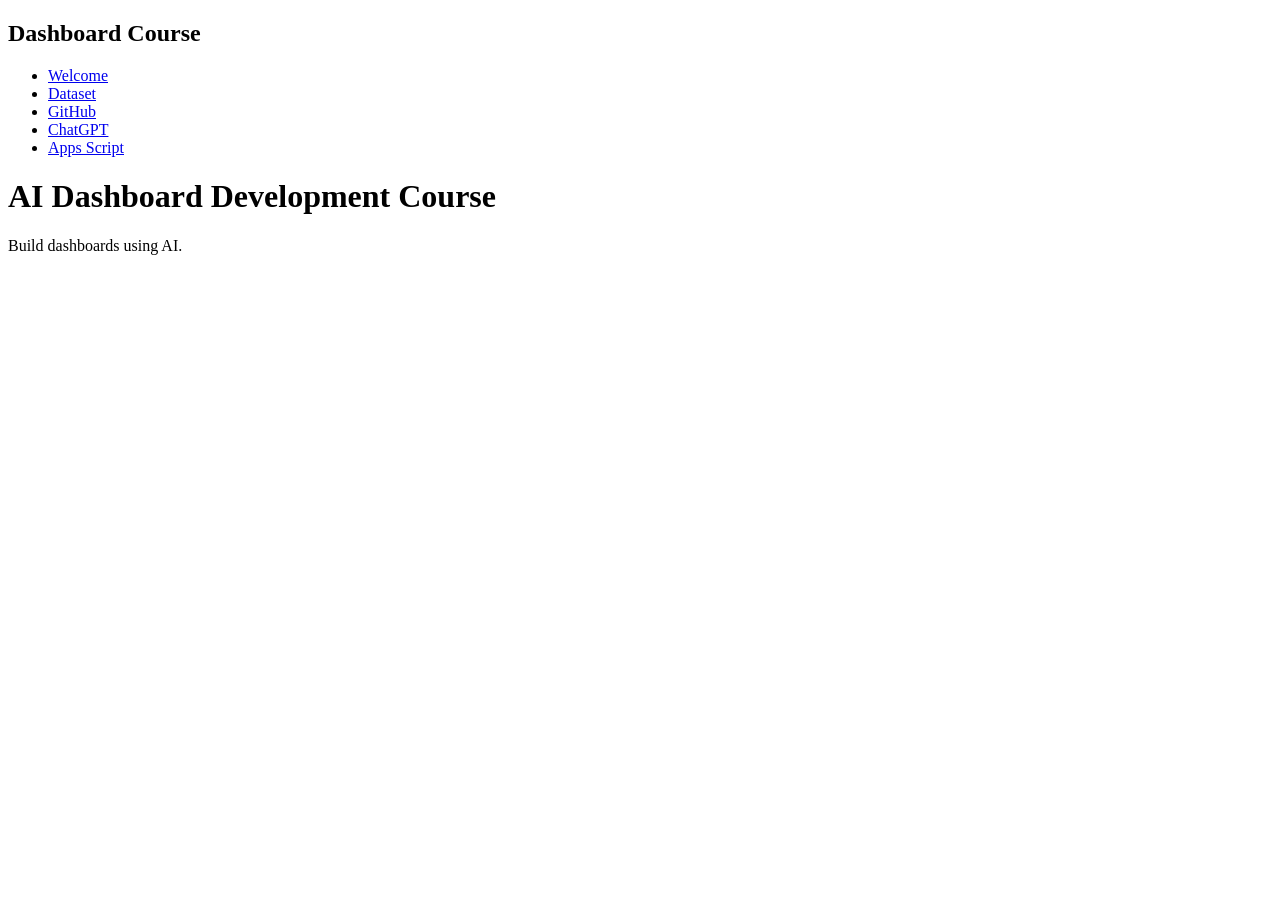
==== index.html @ df03653a "Create index.html" ====
<!DOCTYPE html>
<html>
<head>
<title>AI Dashboard Development Course</title>
<link rel="stylesheet" href="assets/css/style.css">
</head>
<body>

<div class="sidebar">
<h2>Dashboard Course</h2>

<ul>
<li><a href="modules/00-welcome.html">Welcome</a></li>
<li><a href="modules/01-dataset.html">Dataset</a></li>
<li><a href="modules/02-github.html">GitHub</a></li>
<li><a href="modules/03-chatgpt.html">ChatGPT</a></li>
<li><a href="modules/04-apps-script.html">Apps Script</a></li>
</ul>

</div>

<div class="content">
<h1>AI Dashboard Development Course</h1>
<p>Build dashboards using AI.</p>
</div>

</body>
</html>
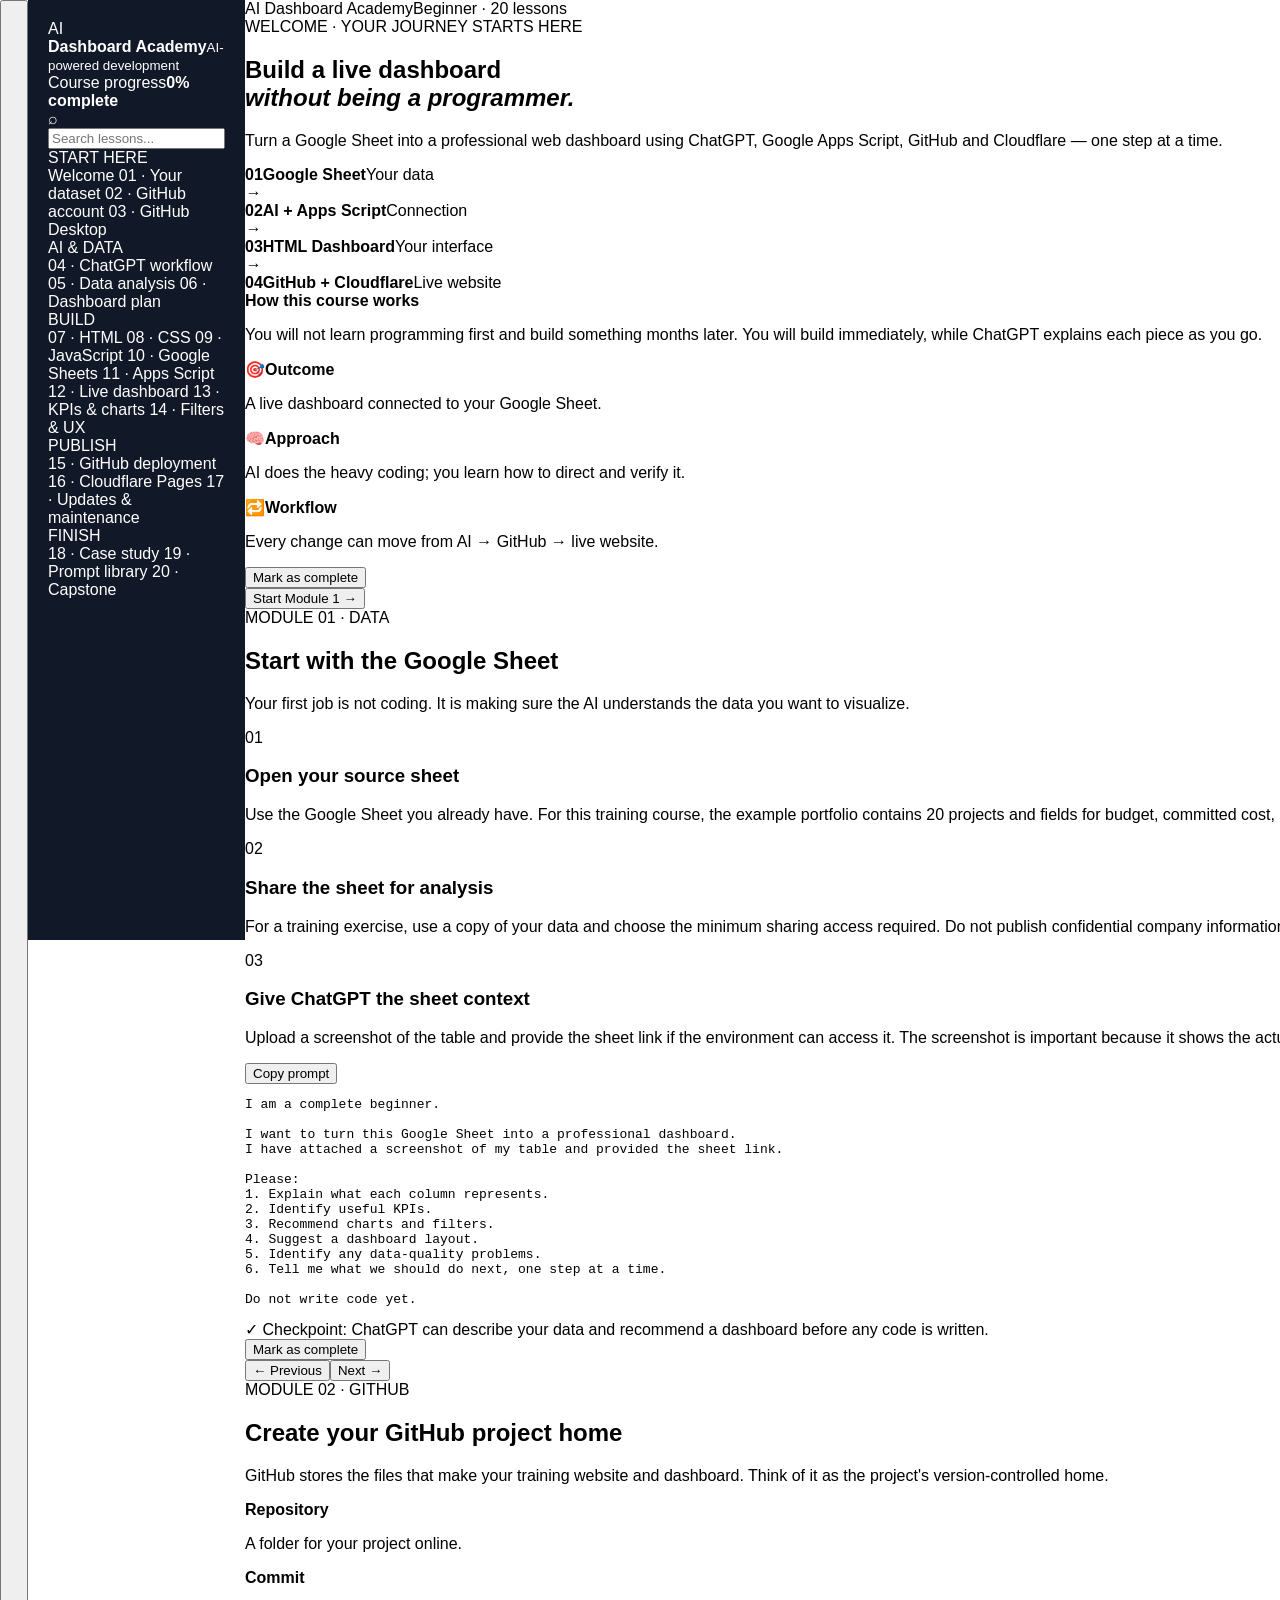
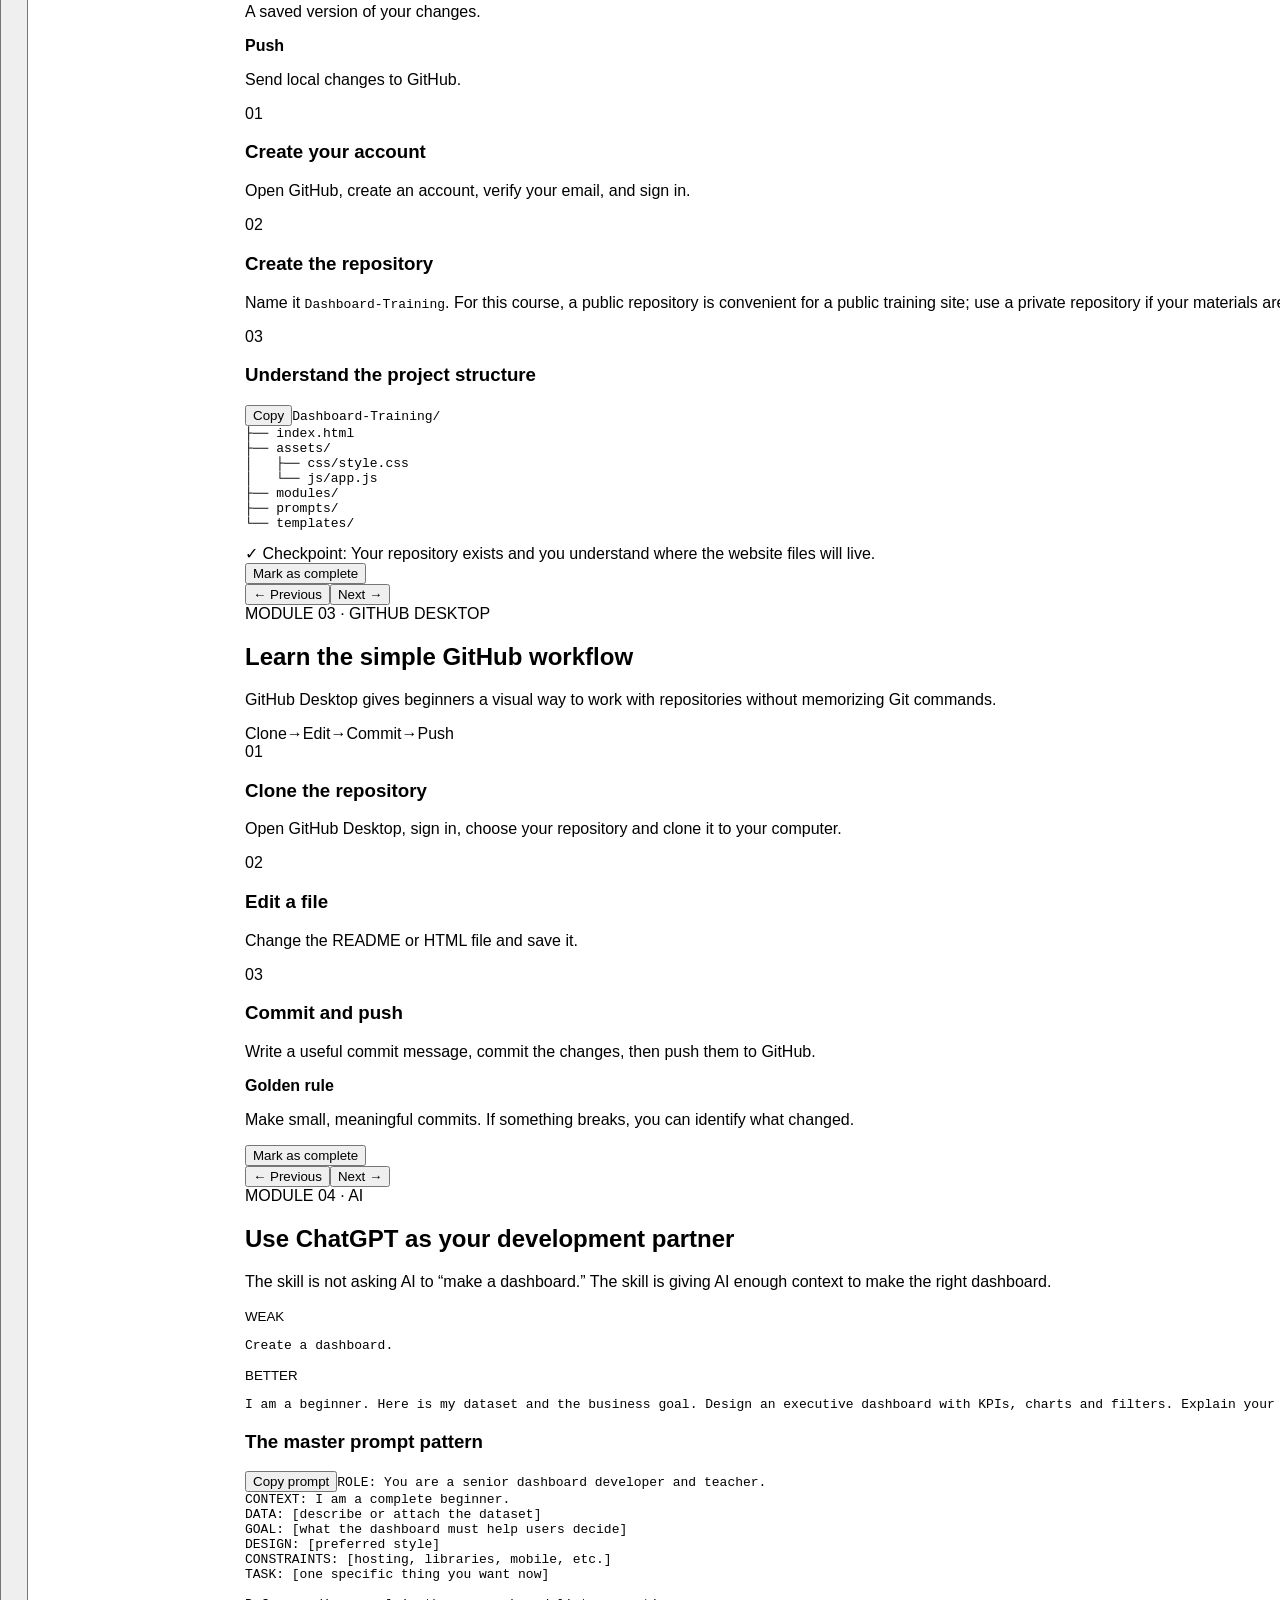
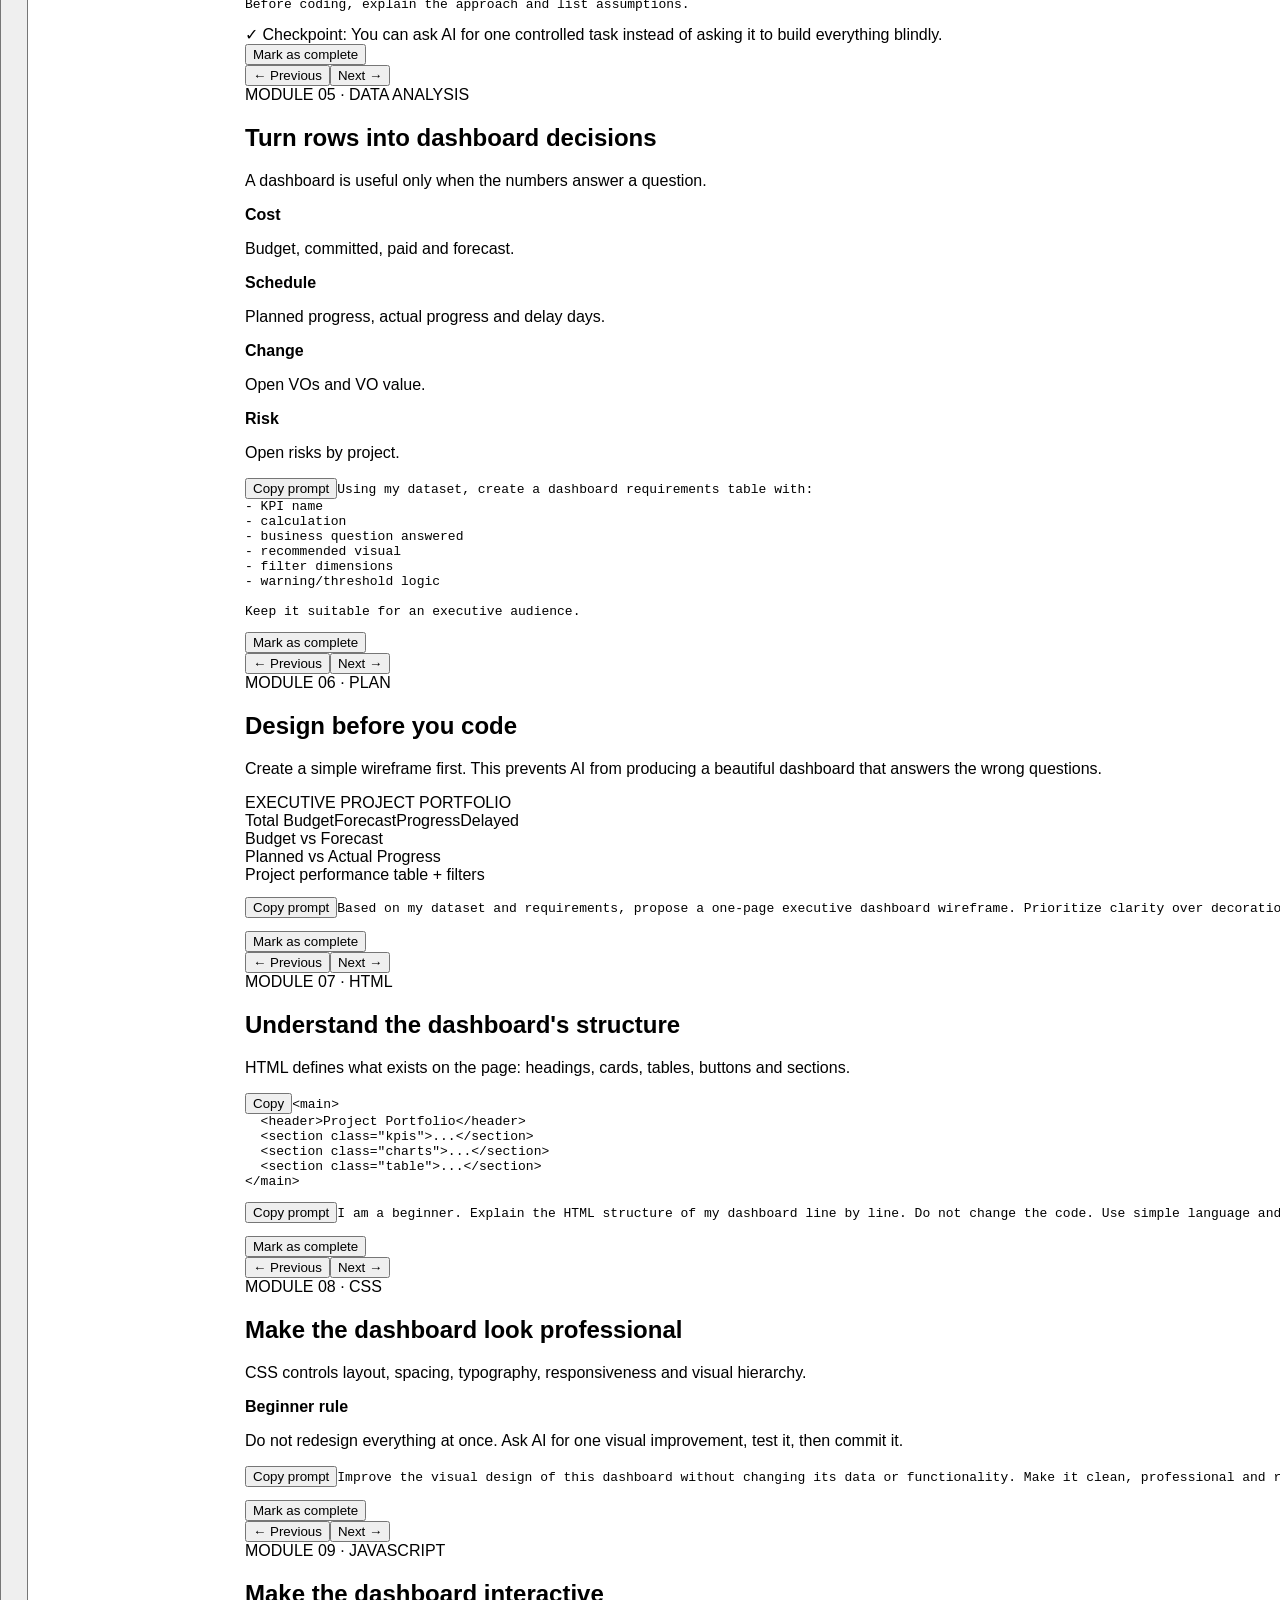
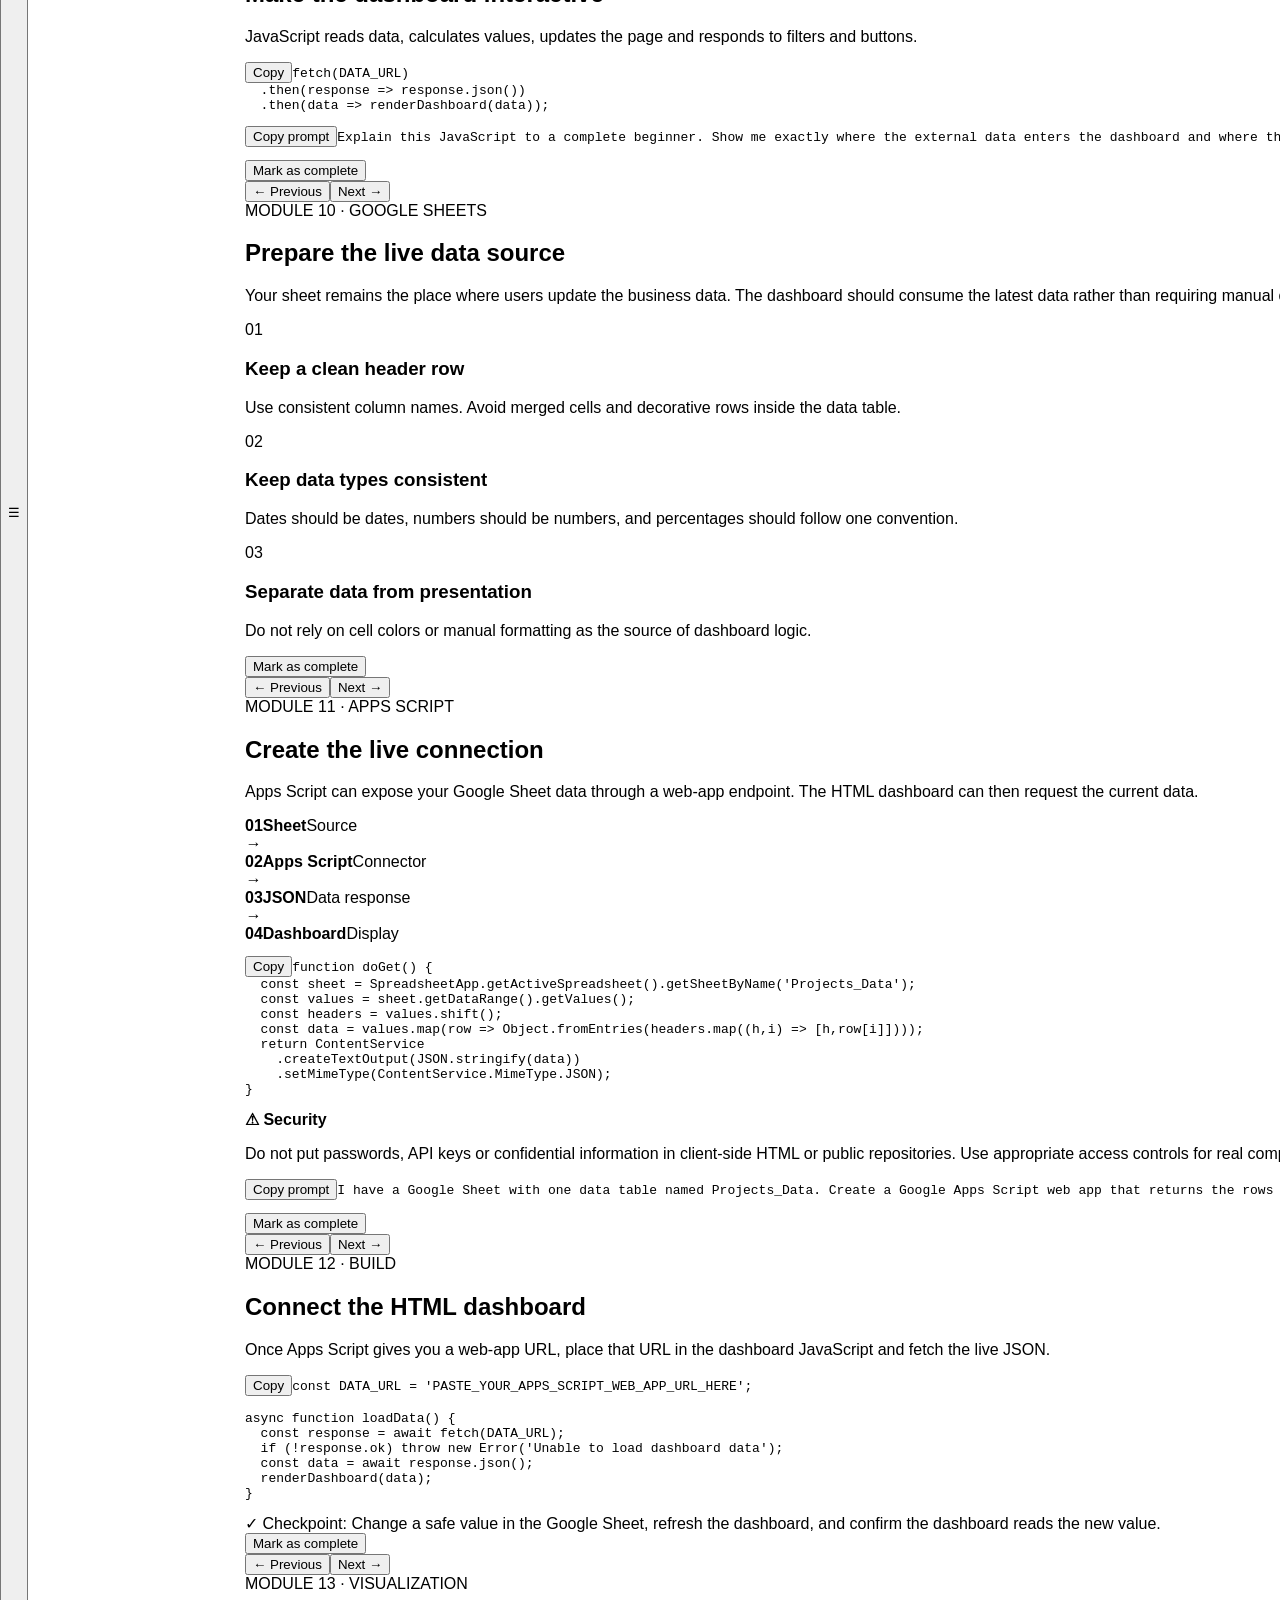
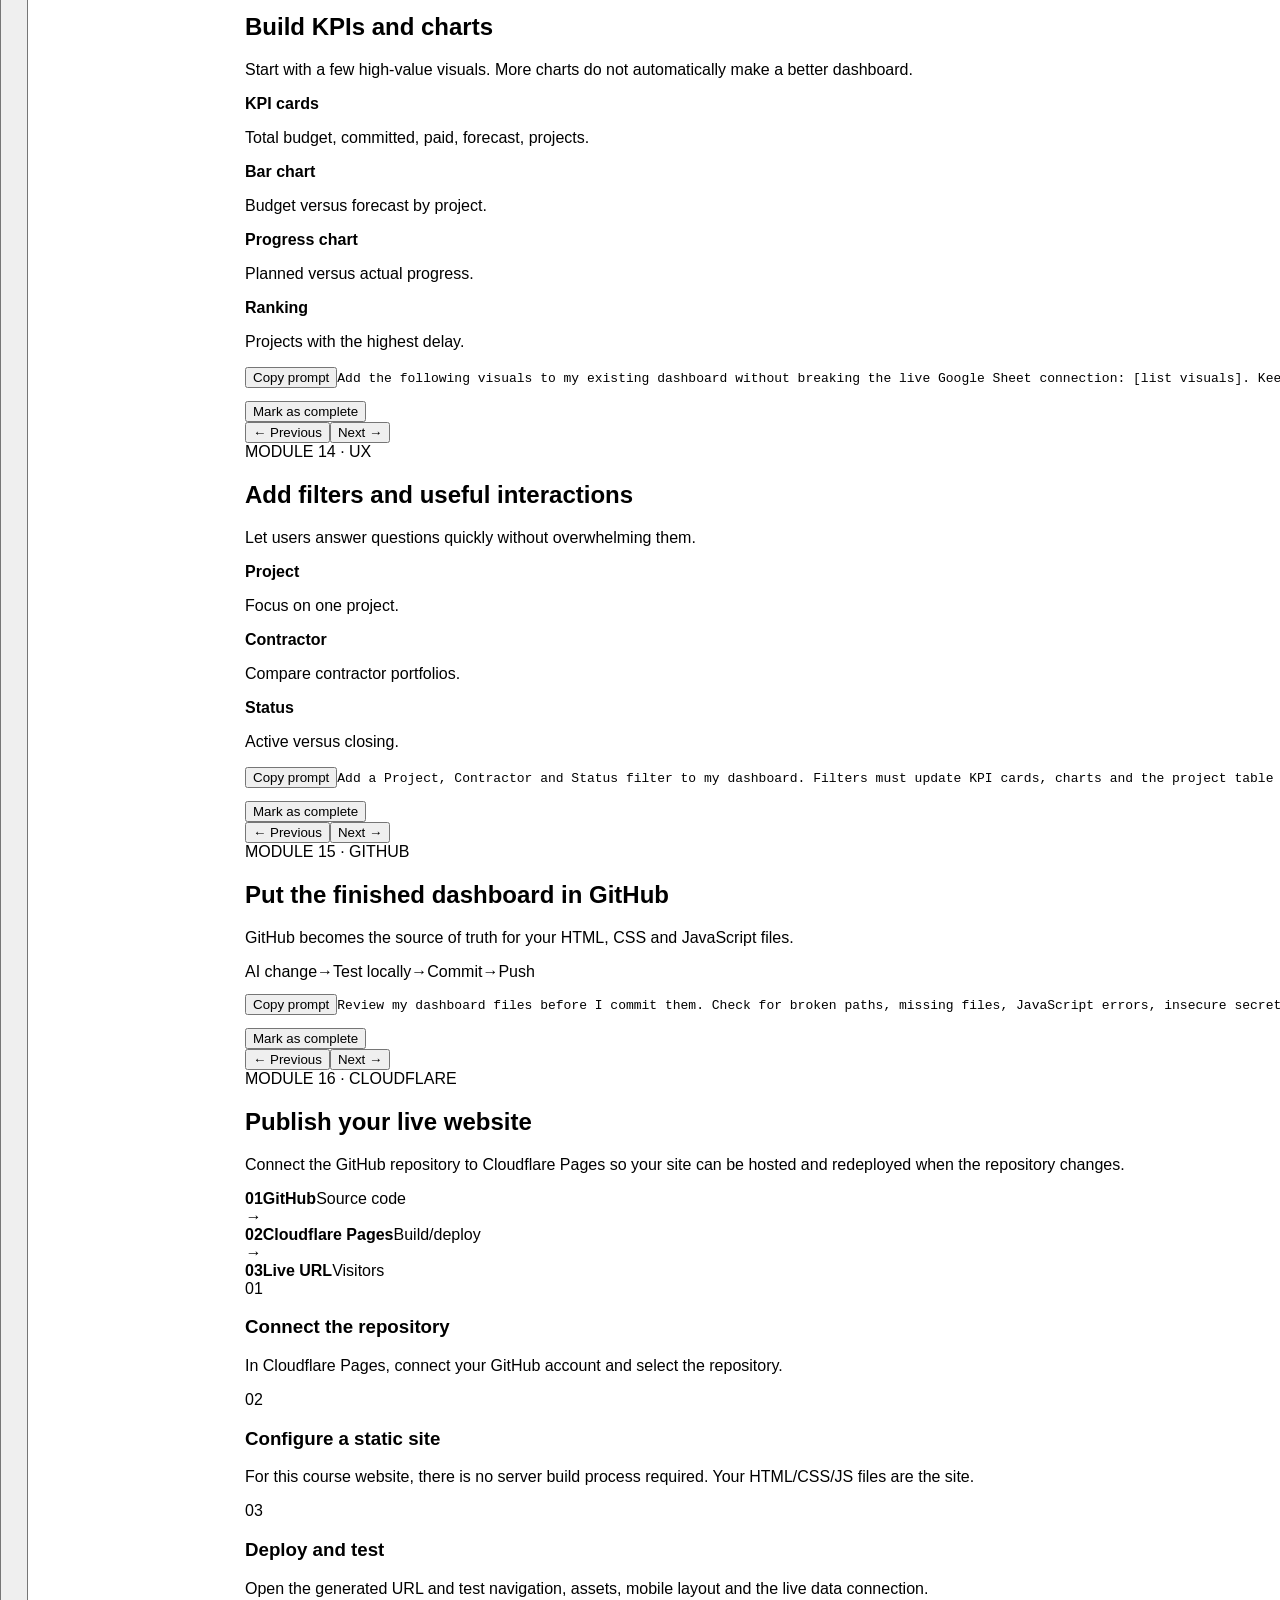
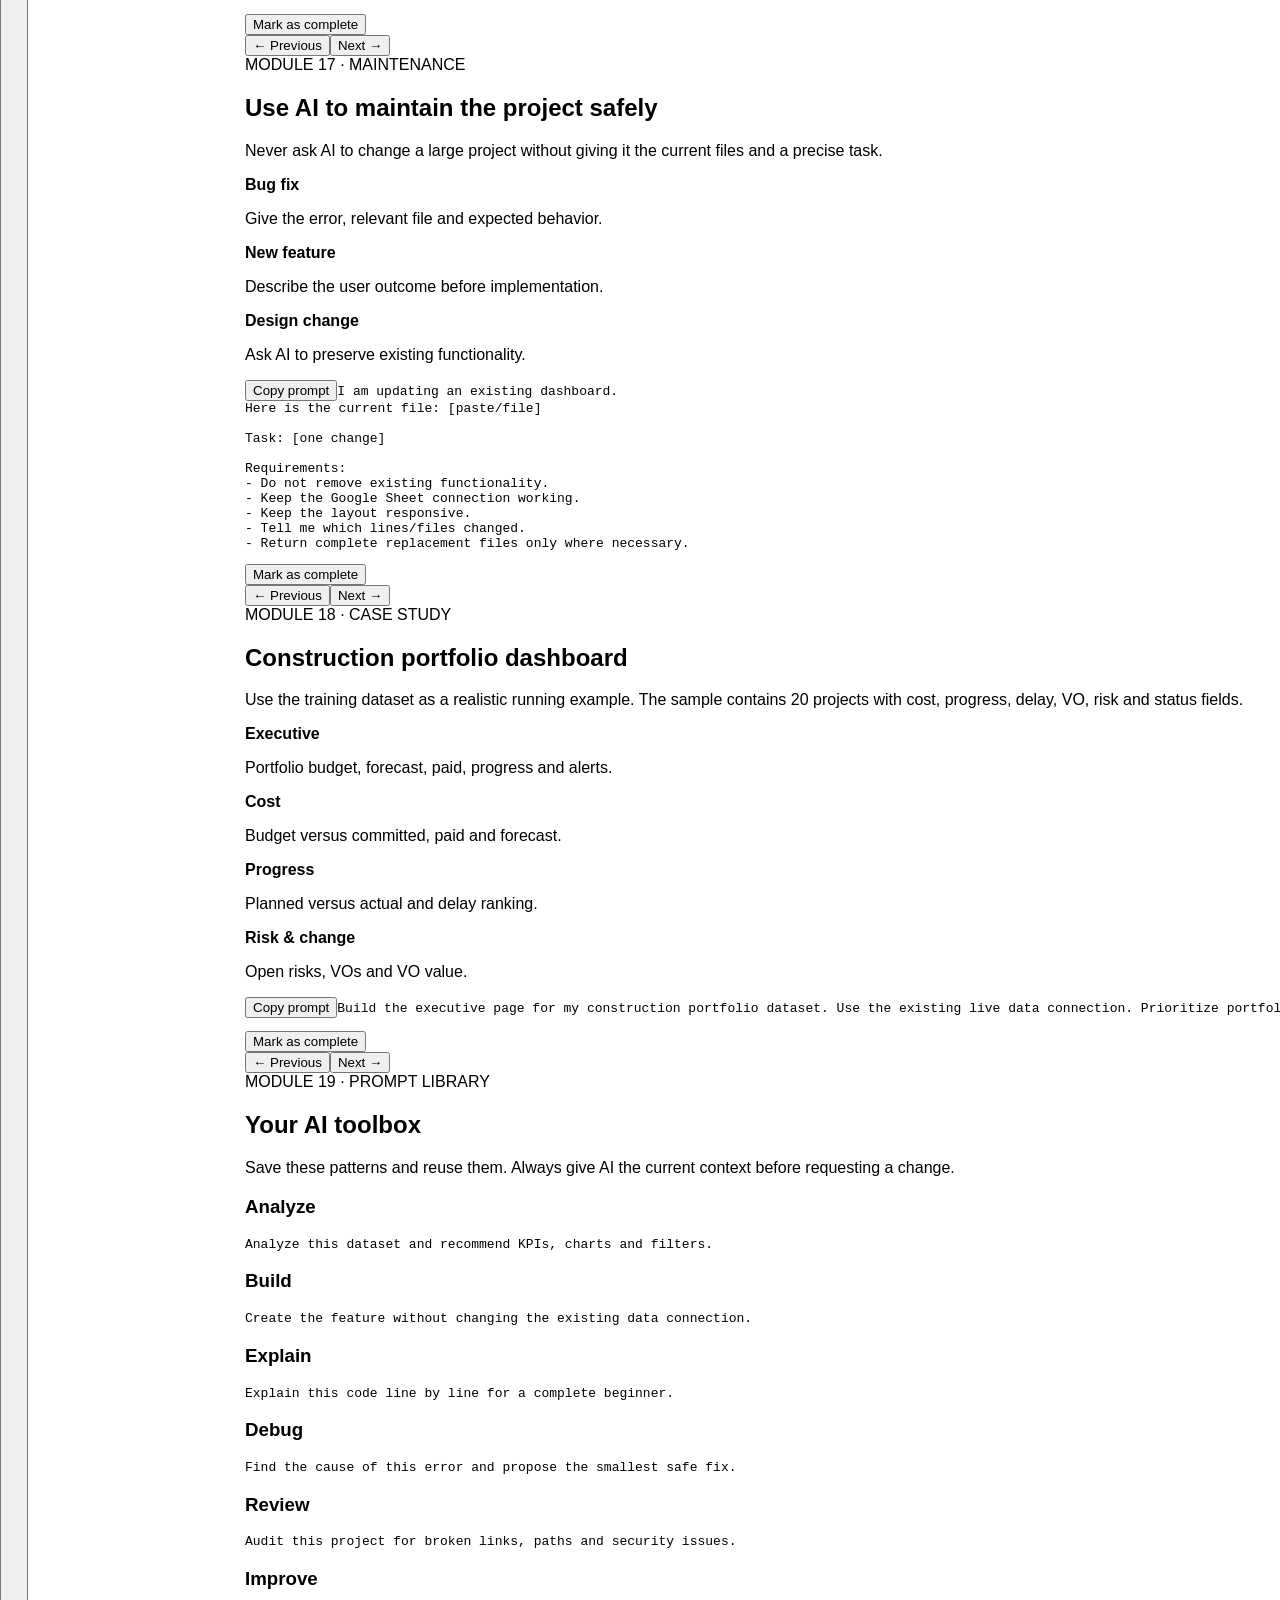
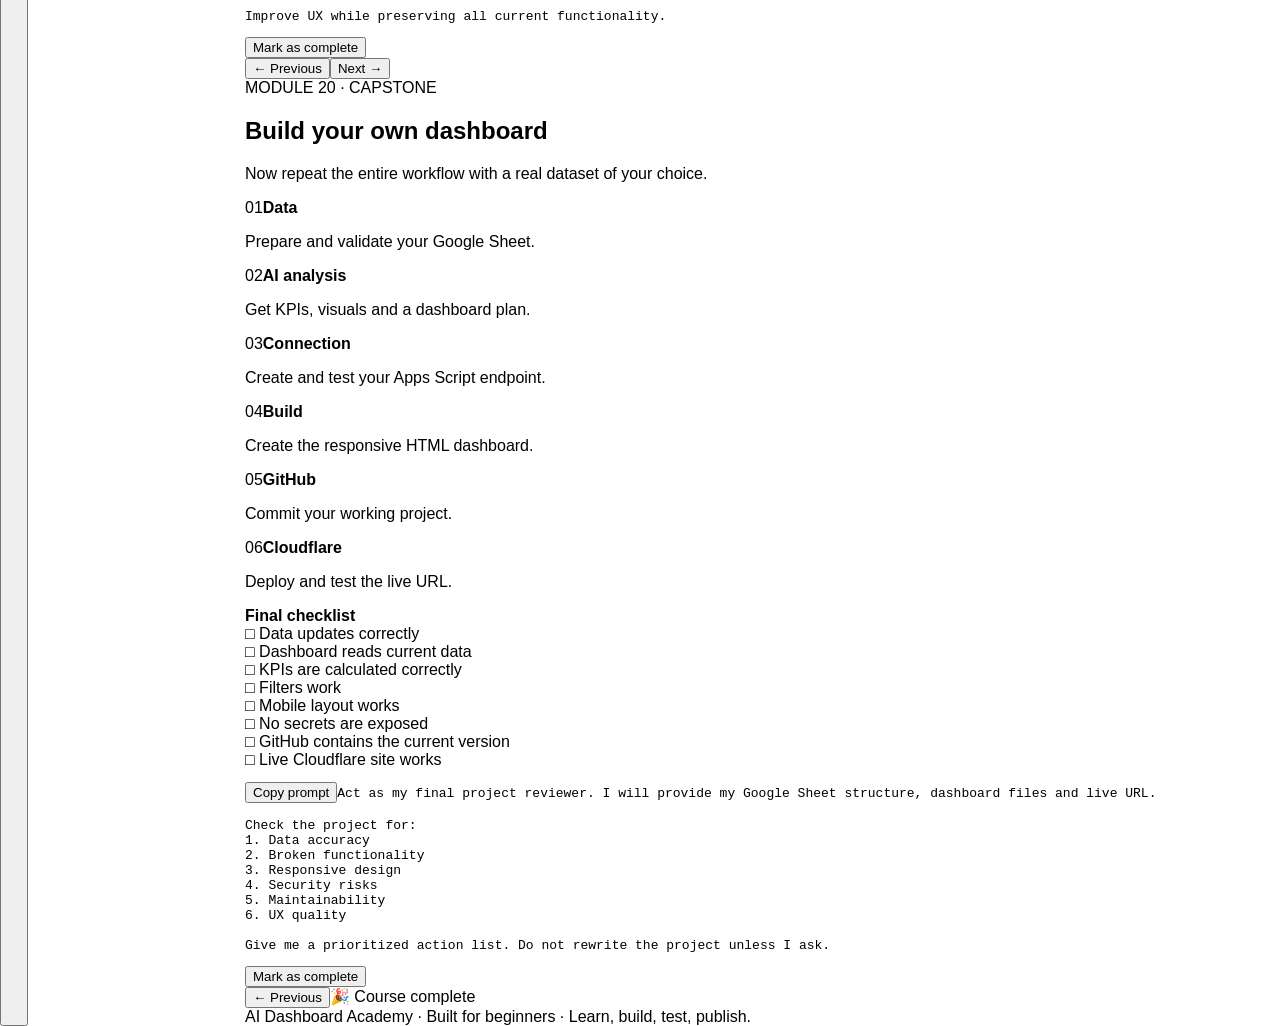
==== commit b800f2c1: "Rebuild complete GitBook-style course interface" ====
--- a/index.html
+++ b/index.html
@@ -1,28 +1,187 @@
 <!DOCTYPE html>
-<html>
+<html lang="en">
 <head>
-<title>AI Dashboard Development Course</title>
+<meta charset="UTF-8">
+<meta name="viewport" content="width=device-width,initial-scale=1">
+<meta name="description" content="Beginner course: build live dashboards from Google Sheets using AI, Apps Script, GitHub and Cloudflare.">
+<title>AI Dashboard Academy</title>
 <link rel="stylesheet" href="assets/css/style.css">
 </head>
 <body>
+<button id="mobileMenu" class="mobile-menu">☰</button>
+<aside class="sidebar">
+  <div class="brand"><div class="brand-mark">AI</div><div><strong>Dashboard Academy</strong><small>AI-powered development</small></div></div>
+  <div class="course-progress"><div class="progress-head"><span>Course progress</span><b id="progressText">0% complete</b></div><div class="progress-track"><span id="progressBar"></span></div></div>
+  <label class="search"><span>⌕</span><input id="search" placeholder="Search lessons..." aria-label="Search lessons"></label>
+  <nav>
+    <div class="nav-title">START HERE</div>
+    <a class="nav-item" data-lesson="lesson-00">Welcome</a>
+    <a class="nav-item" data-lesson="lesson-01">01 · Your dataset</a>
+    <a class="nav-item" data-lesson="lesson-02">02 · GitHub account</a>
+    <a class="nav-item" data-lesson="lesson-03">03 · GitHub Desktop</a>
+    <div class="nav-title">AI & DATA</div>
+    <a class="nav-item" data-lesson="lesson-04">04 · ChatGPT workflow</a>
+    <a class="nav-item" data-lesson="lesson-05">05 · Data analysis</a>
+    <a class="nav-item" data-lesson="lesson-06">06 · Dashboard plan</a>
+    <div class="nav-title">BUILD</div>
+    <a class="nav-item" data-lesson="lesson-07">07 · HTML</a>
+    <a class="nav-item" data-lesson="lesson-08">08 · CSS</a>
+    <a class="nav-item" data-lesson="lesson-09">09 · JavaScript</a>
+    <a class="nav-item" data-lesson="lesson-10">10 · Google Sheets</a>
+    <a class="nav-item" data-lesson="lesson-11">11 · Apps Script</a>
+    <a class="nav-item" data-lesson="lesson-12">12 · Live dashboard</a>
+    <a class="nav-item" data-lesson="lesson-13">13 · KPIs & charts</a>
+    <a class="nav-item" data-lesson="lesson-14">14 · Filters & UX</a>
+    <div class="nav-title">PUBLISH</div>
+    <a class="nav-item" data-lesson="lesson-15">15 · GitHub deployment</a>
+    <a class="nav-item" data-lesson="lesson-16">16 · Cloudflare Pages</a>
+    <a class="nav-item" data-lesson="lesson-17">17 · Updates & maintenance</a>
+    <div class="nav-title">FINISH</div>
+    <a class="nav-item" data-lesson="lesson-18">18 · Case study</a>
+    <a class="nav-item" data-lesson="lesson-19">19 · Prompt library</a>
+    <a class="nav-item" data-lesson="lesson-20">20 · Capstone</a>
+  </nav>
+</aside>
+<main class="main">
+<header class="topbar"><span>AI Dashboard Academy</span><span class="pill">Beginner · 20 lessons</span></header>
 
-<div class="sidebar">
-<h2>Dashboard Course</h2>
+<section id="lesson-00" class="lesson hero-lesson">
+  <div class="eyebrow">WELCOME · YOUR JOURNEY STARTS HERE</div>
+  <h1>Build a live dashboard<br><em>without being a programmer.</em></h1>
+  <p class="lead">Turn a Google Sheet into a professional web dashboard using ChatGPT, Google Apps Script, GitHub and Cloudflare — one step at a time.</p>
+  <div class="architecture"><div><b>01</b><strong>Google Sheet</strong><span>Your data</span></div><i>→</i><div><b>02</b><strong>AI + Apps Script</strong><span>Connection</span></div><i>→</i><div><b>03</b><strong>HTML Dashboard</strong><span>Your interface</span></div><i>→</i><div><b>04</b><strong>GitHub + Cloudflare</strong><span>Live website</span></div></div>
+  <div class="callout"><strong>How this course works</strong><p>You will not learn programming first and build something months later. You will build immediately, while ChatGPT explains each piece as you go.</p></div>
+  <div class="objectives"><div><span>🎯</span><strong>Outcome</strong><p>A live dashboard connected to your Google Sheet.</p></div><div><span>🧠</span><strong>Approach</strong><p>AI does the heavy coding; you learn how to direct and verify it.</p></div><div><span>🔁</span><strong>Workflow</strong><p>Every change can move from AI → GitHub → live website.</p></div></div>
+  <button class="complete-btn">Mark as complete</button><div class="lesson-nav"><span></span><button data-next="lesson-01">Start Module 1 →</button></div>
+</section>
 
-<ul>
-<li><a href="modules/00-welcome.html">Welcome</a></li>
-<li><a href="modules/01-dataset.html">Dataset</a></li>
-<li><a href="modules/02-github.html">GitHub</a></li>
-<li><a href="modules/03-chatgpt.html">ChatGPT</a></li>
-<li><a href="modules/04-apps-script.html">Apps Script</a></li>
-</ul>
+<section id="lesson-01" class="lesson">
+<div class="eyebrow">MODULE 01 · DATA</div><h2>Start with the Google Sheet</h2><p class="lead">Your first job is not coding. It is making sure the AI understands the data you want to visualize.</p>
+<div class="step"><span>01</span><div><h3>Open your source sheet</h3><p>Use the Google Sheet you already have. For this training course, the example portfolio contains 20 projects and fields for budget, committed cost, paid amount, forecast cost, planned and actual progress, delays, variation orders, risks and status.</p></div></div>
+<div class="step"><span>02</span><div><h3>Share the sheet for analysis</h3><p>For a training exercise, use a copy of your data and choose the minimum sharing access required. Do not publish confidential company information.</p></div></div>
+<div class="step"><span>03</span><div><h3>Give ChatGPT the sheet context</h3><p>Upload a screenshot of the table and provide the sheet link if the environment can access it. The screenshot is important because it shows the actual columns and layout.</p><div class="prompt-box"><button class="copy-btn">Copy prompt</button><pre>I am a complete beginner.
 
-</div>
+I want to turn this Google Sheet into a professional dashboard.
+I have attached a screenshot of my table and provided the sheet link.
 
-<div class="content">
-<h1>AI Dashboard Development Course</h1>
-<p>Build dashboards using AI.</p>
-</div>
+Please:
+1. Explain what each column represents.
+2. Identify useful KPIs.
+3. Recommend charts and filters.
+4. Suggest a dashboard layout.
+5. Identify any data-quality problems.
+6. Tell me what we should do next, one step at a time.
 
+Do not write code yet.</pre></div></div></div>
+<div class="checkpoint">✓ Checkpoint: ChatGPT can describe your data and recommend a dashboard before any code is written.</div>
+<button class="complete-btn">Mark as complete</button><div class="lesson-nav"><button data-prev="lesson-00">← Previous</button><button data-next="lesson-02">Next →</button></div>
+</section>
+
+<section id="lesson-02" class="lesson"><div class="eyebrow">MODULE 02 · GITHUB</div><h2>Create your GitHub project home</h2><p class="lead">GitHub stores the files that make your training website and dashboard. Think of it as the project's version-controlled home.</p><div class="cards"><article><b>Repository</b><p>A folder for your project online.</p></article><article><b>Commit</b><p>A saved version of your changes.</p></article><article><b>Push</b><p>Send local changes to GitHub.</p></article></div><div class="step"><span>01</span><div><h3>Create your account</h3><p>Open GitHub, create an account, verify your email, and sign in.</p></div></div><div class="step"><span>02</span><div><h3>Create the repository</h3><p>Name it <code>Dashboard-Training</code>. For this course, a public repository is convenient for a public training site; use a private repository if your materials are not meant to be public.</p></div></div><div class="step"><span>03</span><div><h3>Understand the project structure</h3><pre class="code-box"><button class="copy-btn">Copy</button><code>Dashboard-Training/
+├── index.html
+├── assets/
+│   ├── css/style.css
+│   └── js/app.js
+├── modules/
+├── prompts/
+└── templates/</code></pre></div></div><div class="checkpoint">✓ Checkpoint: Your repository exists and you understand where the website files will live.</div><button class="complete-btn">Mark as complete</button><div class="lesson-nav"><button data-prev="lesson-01">← Previous</button><button data-next="lesson-03">Next →</button></div></section>
+
+<section id="lesson-03" class="lesson"><div class="eyebrow">MODULE 03 · GITHUB DESKTOP</div><h2>Learn the simple GitHub workflow</h2><p class="lead">GitHub Desktop gives beginners a visual way to work with repositories without memorizing Git commands.</p><div class="workflow"><span>Clone</span><b>→</b><span>Edit</span><b>→</b><span>Commit</span><b>→</b><span>Push</span></div><div class="step"><span>01</span><div><h3>Clone the repository</h3><p>Open GitHub Desktop, sign in, choose your repository and clone it to your computer.</p></div></div><div class="step"><span>02</span><div><h3>Edit a file</h3><p>Change the README or HTML file and save it.</p></div></div><div class="step"><span>03</span><div><h3>Commit and push</h3><p>Write a useful commit message, commit the changes, then push them to GitHub.</p></div></div><div class="callout"><strong>Golden rule</strong><p>Make small, meaningful commits. If something breaks, you can identify what changed.</p></div><button class="complete-btn">Mark as complete</button><div class="lesson-nav"><button data-prev="lesson-02">← Previous</button><button data-next="lesson-04">Next →</button></div></section>
+
+<section id="lesson-04" class="lesson"><div class="eyebrow">MODULE 04 · AI</div><h2>Use ChatGPT as your development partner</h2><p class="lead">The skill is not asking AI to “make a dashboard.” The skill is giving AI enough context to make the right dashboard.</p><div class="compare"><div><small>WEAK</small><pre>Create a dashboard.</pre></div><div><small>BETTER</small><pre>I am a beginner. Here is my dataset and the business goal. Design an executive dashboard with KPIs, charts and filters. Explain your decisions before writing code.</pre></div></div><h3>The master prompt pattern</h3><pre class="prompt-box"><button class="copy-btn">Copy prompt</button><code>ROLE: You are a senior dashboard developer and teacher.
+CONTEXT: I am a complete beginner.
+DATA: [describe or attach the dataset]
+GOAL: [what the dashboard must help users decide]
+DESIGN: [preferred style]
+CONSTRAINTS: [hosting, libraries, mobile, etc.]
+TASK: [one specific thing you want now]
+
+Before coding, explain the approach and list assumptions.</code></pre><div class="checkpoint">✓ Checkpoint: You can ask AI for one controlled task instead of asking it to build everything blindly.</div><button class="complete-btn">Mark as complete</button><div class="lesson-nav"><button data-prev="lesson-03">← Previous</button><button data-next="lesson-05">Next →</button></div></section>
+
+<section id="lesson-05" class="lesson"><div class="eyebrow">MODULE 05 · DATA ANALYSIS</div><h2>Turn rows into dashboard decisions</h2><p class="lead">A dashboard is useful only when the numbers answer a question.</p><div class="cards"><article><b>Cost</b><p>Budget, committed, paid and forecast.</p></article><article><b>Schedule</b><p>Planned progress, actual progress and delay days.</p></article><article><b>Change</b><p>Open VOs and VO value.</p></article><article><b>Risk</b><p>Open risks by project.</p></article></div><pre class="prompt-box"><button class="copy-btn">Copy prompt</button><code>Using my dataset, create a dashboard requirements table with:
+- KPI name
+- calculation
+- business question answered
+- recommended visual
+- filter dimensions
+- warning/threshold logic
+
+Keep it suitable for an executive audience.</code></pre><button class="complete-btn">Mark as complete</button><div class="lesson-nav"><button data-prev="lesson-04">← Previous</button><button data-next="lesson-06">Next →</button></div></section>
+
+<section id="lesson-06" class="lesson"><div class="eyebrow">MODULE 06 · PLAN</div><h2>Design before you code</h2><p class="lead">Create a simple wireframe first. This prevents AI from producing a beautiful dashboard that answers the wrong questions.</p><div class="wireframe"><div class="wf-title">EXECUTIVE PROJECT PORTFOLIO</div><div class="wf-kpis"><span>Total Budget</span><span>Forecast</span><span>Progress</span><span>Delayed</span></div><div class="wf-chart">Budget vs Forecast</div><div class="wf-chart">Planned vs Actual Progress</div><div class="wf-table">Project performance table + filters</div></div><pre class="prompt-box"><button class="copy-btn">Copy prompt</button><code>Based on my dataset and requirements, propose a one-page executive dashboard wireframe. Prioritize clarity over decoration. Explain the purpose of each section.</code></pre><button class="complete-btn">Mark as complete</button><div class="lesson-nav"><button data-prev="lesson-05">← Previous</button><button data-next="lesson-07">Next →</button></div></section>
+
+<section id="lesson-07" class="lesson"><div class="eyebrow">MODULE 07 · HTML</div><h2>Understand the dashboard's structure</h2><p class="lead">HTML defines what exists on the page: headings, cards, tables, buttons and sections.</p><pre class="code-box"><button class="copy-btn">Copy</button><code>&lt;main&gt;
+  &lt;header&gt;Project Portfolio&lt;/header&gt;
+  &lt;section class="kpis"&gt;...&lt;/section&gt;
+  &lt;section class="charts"&gt;...&lt;/section&gt;
+  &lt;section class="table"&gt;...&lt;/section&gt;
+&lt;/main&gt;</code></pre><pre class="prompt-box"><button class="copy-btn">Copy prompt</button><code>I am a beginner. Explain the HTML structure of my dashboard line by line. Do not change the code. Use simple language and explain why each section exists.</code></pre><button class="complete-btn">Mark as complete</button><div class="lesson-nav"><button data-prev="lesson-06">← Previous</button><button data-next="lesson-08">Next →</button></div></section>
+
+<section id="lesson-08" class="lesson"><div class="eyebrow">MODULE 08 · CSS</div><h2>Make the dashboard look professional</h2><p class="lead">CSS controls layout, spacing, typography, responsiveness and visual hierarchy.</p><div class="callout"><strong>Beginner rule</strong><p>Do not redesign everything at once. Ask AI for one visual improvement, test it, then commit it.</p></div><pre class="prompt-box"><button class="copy-btn">Copy prompt</button><code>Improve the visual design of this dashboard without changing its data or functionality. Make it clean, professional and responsive. Explain every major CSS change before giving me the final code.</code></pre><button class="complete-btn">Mark as complete</button><div class="lesson-nav"><button data-prev="lesson-07">← Previous</button><button data-next="lesson-09">Next →</button></div></section>
+
+<section id="lesson-09" class="lesson"><div class="eyebrow">MODULE 09 · JAVASCRIPT</div><h2>Make the dashboard interactive</h2><p class="lead">JavaScript reads data, calculates values, updates the page and responds to filters and buttons.</p><pre class="code-box"><button class="copy-btn">Copy</button><code>fetch(DATA_URL)
+  .then(response =&gt; response.json())
+  .then(data =&gt; renderDashboard(data));</code></pre><pre class="prompt-box"><button class="copy-btn">Copy prompt</button><code>Explain this JavaScript to a complete beginner. Show me exactly where the external data enters the dashboard and where the KPI values are calculated.</code></pre><button class="complete-btn">Mark as complete</button><div class="lesson-nav"><button data-prev="lesson-08">← Previous</button><button data-next="lesson-10">Next →</button></div></section>
+
+<section id="lesson-10" class="lesson"><div class="eyebrow">MODULE 10 · GOOGLE SHEETS</div><h2>Prepare the live data source</h2><p class="lead">Your sheet remains the place where users update the business data. The dashboard should consume the latest data rather than requiring manual copying.</p><div class="step"><span>01</span><div><h3>Keep a clean header row</h3><p>Use consistent column names. Avoid merged cells and decorative rows inside the data table.</p></div></div><div class="step"><span>02</span><div><h3>Keep data types consistent</h3><p>Dates should be dates, numbers should be numbers, and percentages should follow one convention.</p></div></div><div class="step"><span>03</span><div><h3>Separate data from presentation</h3><p>Do not rely on cell colors or manual formatting as the source of dashboard logic.</p></div></div><button class="complete-btn">Mark as complete</button><div class="lesson-nav"><button data-prev="lesson-09">← Previous</button><button data-next="lesson-11">Next →</button></div></section>
+
+<section id="lesson-11" class="lesson"><div class="eyebrow">MODULE 11 · APPS SCRIPT</div><h2>Create the live connection</h2><p class="lead">Apps Script can expose your Google Sheet data through a web-app endpoint. The HTML dashboard can then request the current data.</p><div class="architecture compact"><div><b>01</b><strong>Sheet</strong><span>Source</span></div><i>→</i><div><b>02</b><strong>Apps Script</strong><span>Connector</span></div><i>→</i><div><b>03</b><strong>JSON</strong><span>Data response</span></div><i>→</i><div><b>04</b><strong>Dashboard</strong><span>Display</span></div></div><pre class="code-box"><button class="copy-btn">Copy</button><code>function doGet() {
+  const sheet = SpreadsheetApp.getActiveSpreadsheet().getSheetByName('Projects_Data');
+  const values = sheet.getDataRange().getValues();
+  const headers = values.shift();
+  const data = values.map(row =&gt; Object.fromEntries(headers.map((h,i) =&gt; [h,row[i]])));
+  return ContentService
+    .createTextOutput(JSON.stringify(data))
+    .setMimeType(ContentService.MimeType.JSON);
+}</code></pre><div class="warning"><strong>⚠ Security</strong><p>Do not put passwords, API keys or confidential information in client-side HTML or public repositories. Use appropriate access controls for real company data.</p></div><pre class="prompt-box"><button class="copy-btn">Copy prompt</button><code>I have a Google Sheet with one data table named Projects_Data. Create a Google Apps Script web app that returns the rows as JSON. Explain deployment and permissions step by step for a complete beginner. Do not expose secrets in the HTML.</code></pre><button class="complete-btn">Mark as complete</button><div class="lesson-nav"><button data-prev="lesson-10">← Previous</button><button data-next="lesson-12">Next →</button></div></section>
+
+<section id="lesson-12" class="lesson"><div class="eyebrow">MODULE 12 · BUILD</div><h2>Connect the HTML dashboard</h2><p class="lead">Once Apps Script gives you a web-app URL, place that URL in the dashboard JavaScript and fetch the live JSON.</p><pre class="code-box"><button class="copy-btn">Copy</button><code>const DATA_URL = 'PASTE_YOUR_APPS_SCRIPT_WEB_APP_URL_HERE';
+
+async function loadData() {
+  const response = await fetch(DATA_URL);
+  if (!response.ok) throw new Error('Unable to load dashboard data');
+  const data = await response.json();
+  renderDashboard(data);
+}</code></pre><div class="checkpoint">✓ Checkpoint: Change a safe value in the Google Sheet, refresh the dashboard, and confirm the dashboard reads the new value.</div><button class="complete-btn">Mark as complete</button><div class="lesson-nav"><button data-prev="lesson-11">← Previous</button><button data-next="lesson-13">Next →</button></div></section>
+
+<section id="lesson-13" class="lesson"><div class="eyebrow">MODULE 13 · VISUALIZATION</div><h2>Build KPIs and charts</h2><p class="lead">Start with a few high-value visuals. More charts do not automatically make a better dashboard.</p><div class="cards"><article><b>KPI cards</b><p>Total budget, committed, paid, forecast, projects.</p></article><article><b>Bar chart</b><p>Budget versus forecast by project.</p></article><article><b>Progress chart</b><p>Planned versus actual progress.</p></article><article><b>Ranking</b><p>Projects with the highest delay.</p></article></div><pre class="prompt-box"><button class="copy-btn">Copy prompt</button><code>Add the following visuals to my existing dashboard without breaking the live Google Sheet connection: [list visuals]. Keep the current design and explain the data calculation for each visual.</code></pre><button class="complete-btn">Mark as complete</button><div class="lesson-nav"><button data-prev="lesson-12">← Previous</button><button data-next="lesson-14">Next →</button></div></section>
+
+<section id="lesson-14" class="lesson"><div class="eyebrow">MODULE 14 · UX</div><h2>Add filters and useful interactions</h2><p class="lead">Let users answer questions quickly without overwhelming them.</p><div class="cards"><article><b>Project</b><p>Focus on one project.</p></article><article><b>Contractor</b><p>Compare contractor portfolios.</p></article><article><b>Status</b><p>Active versus closing.</p></article></div><pre class="prompt-box"><button class="copy-btn">Copy prompt</button><code>Add a Project, Contractor and Status filter to my dashboard. Filters must update KPI cards, charts and the project table together. Do not change the data source. Explain the JavaScript logic.</code></pre><button class="complete-btn">Mark as complete</button><div class="lesson-nav"><button data-prev="lesson-13">← Previous</button><button data-next="lesson-15">Next →</button></div></section>
+
+<section id="lesson-15" class="lesson"><div class="eyebrow">MODULE 15 · GITHUB</div><h2>Put the finished dashboard in GitHub</h2><p class="lead">GitHub becomes the source of truth for your HTML, CSS and JavaScript files.</p><div class="workflow"><span>AI change</span><b>→</b><span>Test locally</span><b>→</b><span>Commit</span><b>→</b><span>Push</span></div><pre class="prompt-box"><button class="copy-btn">Copy prompt</button><code>Review my dashboard files before I commit them. Check for broken paths, missing files, JavaScript errors, insecure secrets, and references that will fail when hosted from GitHub. Give me a checklist first.</code></pre><button class="complete-btn">Mark as complete</button><div class="lesson-nav"><button data-prev="lesson-14">← Previous</button><button data-next="lesson-16">Next →</button></div></section>
+
+<section id="lesson-16" class="lesson"><div class="eyebrow">MODULE 16 · CLOUDFLARE</div><h2>Publish your live website</h2><p class="lead">Connect the GitHub repository to Cloudflare Pages so your site can be hosted and redeployed when the repository changes.</p><div class="architecture compact"><div><b>01</b><strong>GitHub</strong><span>Source code</span></div><i>→</i><div><b>02</b><strong>Cloudflare Pages</strong><span>Build/deploy</span></div><i>→</i><div><b>03</b><strong>Live URL</strong><span>Visitors</span></div></div><div class="step"><span>01</span><div><h3>Connect the repository</h3><p>In Cloudflare Pages, connect your GitHub account and select the repository.</p></div></div><div class="step"><span>02</span><div><h3>Configure a static site</h3><p>For this course website, there is no server build process required. Your HTML/CSS/JS files are the site.</p></div></div><div class="step"><span>03</span><div><h3>Deploy and test</h3><p>Open the generated URL and test navigation, assets, mobile layout and the live data connection.</p></div></div><button class="complete-btn">Mark as complete</button><div class="lesson-nav"><button data-prev="lesson-15">← Previous</button><button data-next="lesson-17">Next →</button></div></section>
+
+<section id="lesson-17" class="lesson"><div class="eyebrow">MODULE 17 · MAINTENANCE</div><h2>Use AI to maintain the project safely</h2><p class="lead">Never ask AI to change a large project without giving it the current files and a precise task.</p><div class="cards"><article><b>Bug fix</b><p>Give the error, relevant file and expected behavior.</p></article><article><b>New feature</b><p>Describe the user outcome before implementation.</p></article><article><b>Design change</b><p>Ask AI to preserve existing functionality.</p></article></div><pre class="prompt-box"><button class="copy-btn">Copy prompt</button><code>I am updating an existing dashboard.
+Here is the current file: [paste/file]
+
+Task: [one change]
+
+Requirements:
+- Do not remove existing functionality.
+- Keep the Google Sheet connection working.
+- Keep the layout responsive.
+- Tell me which lines/files changed.
+- Return complete replacement files only where necessary.</code></pre><button class="complete-btn">Mark as complete</button><div class="lesson-nav"><button data-prev="lesson-16">← Previous</button><button data-next="lesson-18">Next →</button></div></section>
+
+<section id="lesson-18" class="lesson"><div class="eyebrow">MODULE 18 · CASE STUDY</div><h2>Construction portfolio dashboard</h2><p class="lead">Use the training dataset as a realistic running example. The sample contains 20 projects with cost, progress, delay, VO, risk and status fields.</p><div class="cards"><article><b>Executive</b><p>Portfolio budget, forecast, paid, progress and alerts.</p></article><article><b>Cost</b><p>Budget versus committed, paid and forecast.</p></article><article><b>Progress</b><p>Planned versus actual and delay ranking.</p></article><article><b>Risk & change</b><p>Open risks, VOs and VO value.</p></article></div><pre class="prompt-box"><button class="copy-btn">Copy prompt</button><code>Build the executive page for my construction portfolio dataset. Use the existing live data connection. Prioritize portfolio-level KPIs, project exceptions and clear decision-making. Do not invent fields that are not present.</code></pre><button class="complete-btn">Mark as complete</button><div class="lesson-nav"><button data-prev="lesson-17">← Previous</button><button data-next="lesson-19">Next →</button></div></section>
+
+<section id="lesson-19" class="lesson"><div class="eyebrow">MODULE 19 · PROMPT LIBRARY</div><h2>Your AI toolbox</h2><p class="lead">Save these patterns and reuse them. Always give AI the current context before requesting a change.</p><div class="prompt-grid"><div><h3>Analyze</h3><pre>Analyze this dataset and recommend KPIs, charts and filters.</pre></div><div><h3>Build</h3><pre>Create the feature without changing the existing data connection.</pre></div><div><h3>Explain</h3><pre>Explain this code line by line for a complete beginner.</pre></div><div><h3>Debug</h3><pre>Find the cause of this error and propose the smallest safe fix.</pre></div><div><h3>Review</h3><pre>Audit this project for broken links, paths and security issues.</pre></div><div><h3>Improve</h3><pre>Improve UX while preserving all current functionality.</pre></div></div><button class="complete-btn">Mark as complete</button><div class="lesson-nav"><button data-prev="lesson-18">← Previous</button><button data-next="lesson-20">Next →</button></div></section>
+
+<section id="lesson-20" class="lesson"><div class="eyebrow">MODULE 20 · CAPSTONE</div><h2>Build your own dashboard</h2><p class="lead">Now repeat the entire workflow with a real dataset of your choice.</p><div class="capstone"><div><span>01</span><strong>Data</strong><p>Prepare and validate your Google Sheet.</p></div><div><span>02</span><strong>AI analysis</strong><p>Get KPIs, visuals and a dashboard plan.</p></div><div><span>03</span><strong>Connection</strong><p>Create and test your Apps Script endpoint.</p></div><div><span>04</span><strong>Build</strong><p>Create the responsive HTML dashboard.</p></div><div><span>05</span><strong>GitHub</strong><p>Commit your working project.</p></div><div><span>06</span><strong>Cloudflare</strong><p>Deploy and test the live URL.</p></div></div><div class="checkpoint"><strong>Final checklist</strong><br>□ Data updates correctly<br>□ Dashboard reads current data<br>□ KPIs are calculated correctly<br>□ Filters work<br>□ Mobile layout works<br>□ No secrets are exposed<br>□ GitHub contains the current version<br>□ Live Cloudflare site works</div><pre class="prompt-box"><button class="copy-btn">Copy prompt</button><code>Act as my final project reviewer. I will provide my Google Sheet structure, dashboard files and live URL.
+
+Check the project for:
+1. Data accuracy
+2. Broken functionality
+3. Responsive design
+4. Security risks
+5. Maintainability
+6. UX quality
+
+Give me a prioritized action list. Do not rewrite the project unless I ask.</code></pre><button class="complete-btn">Mark as complete</button><div class="lesson-nav"><button data-prev="lesson-19">← Previous</button><span class="finish">🎉 Course complete</span></div></section>
+
+<footer>AI Dashboard Academy · Built for beginners · Learn, build, test, publish.</footer>
+</main>
+<script src="assets/js/app.js"></script>
 </body>
 </html>
--- a/assets/css/style.css
+++ b/assets/css/style.css
@@ -0,0 +1,18 @@
+body{
+margin:0;
+display:flex;
+font-family:Arial,sans-serif;
+}
+
+.sidebar{
+width:280px;
+height:100vh;
+background:#111827;
+color:white;
+padding:20px;
+}
+
+.content{
+padding:40px;
+flex:1;
+}
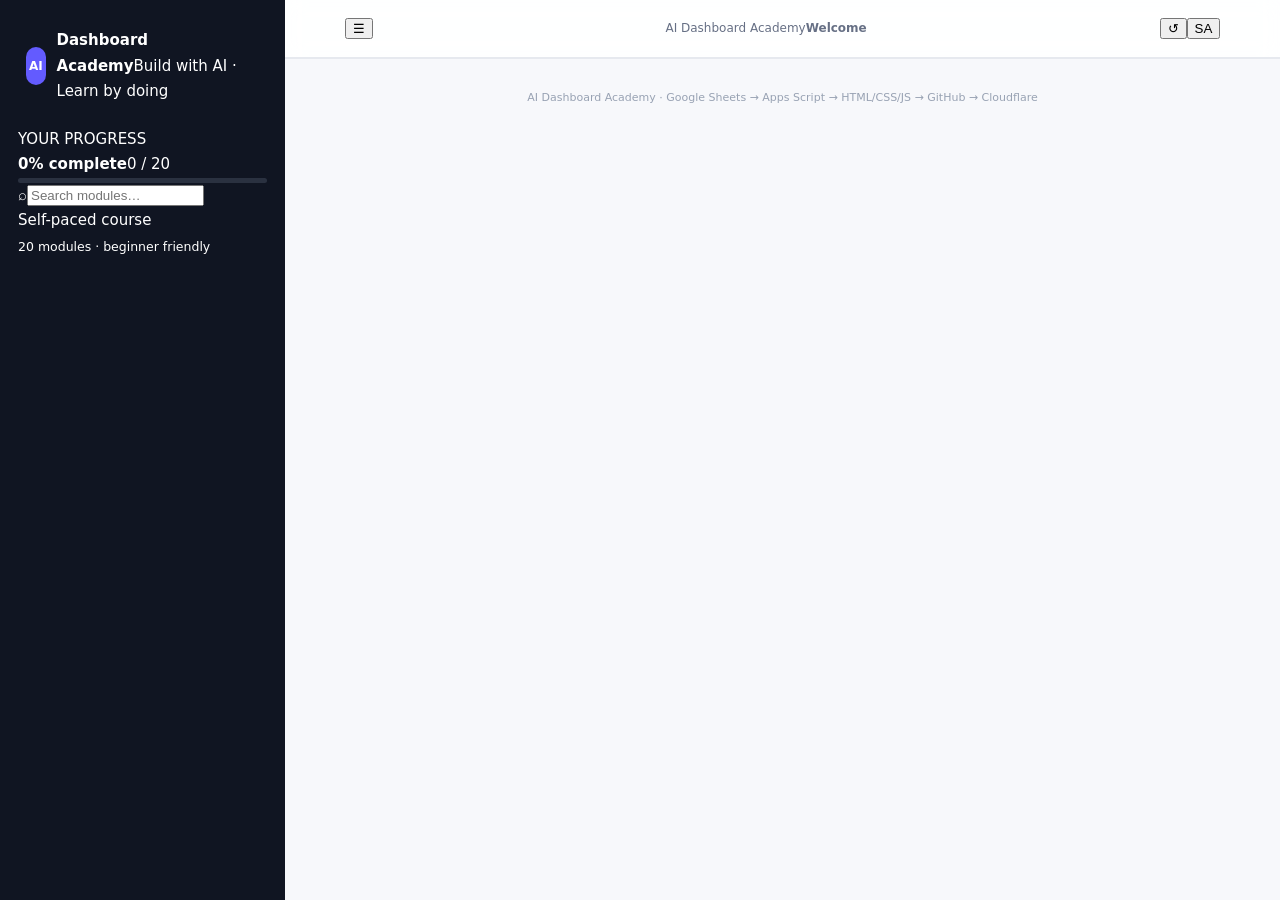
==== commit 55afa492: "Rebuild course shell for full learning platform" ====
--- a/index.html
+++ b/index.html
@@ -1,187 +1,27 @@
-<!DOCTYPE html>
+<!doctype html>
 <html lang="en">
 <head>
-<meta charset="UTF-8">
-<meta name="viewport" content="width=device-width,initial-scale=1">
-<meta name="description" content="Beginner course: build live dashboards from Google Sheets using AI, Apps Script, GitHub and Cloudflare.">
+<meta charset="utf-8"><meta name="viewport" content="width=device-width,initial-scale=1">
+<meta name="description" content="AI Dashboard Academy — build a live construction dashboard from Google Sheets using ChatGPT, Apps Script, GitHub and Cloudflare.">
 <title>AI Dashboard Academy</title>
+<link rel="preconnect" href="https://fonts.googleapis.com"><link rel="preconnect" href="https://fonts.gstatic.com" crossorigin>
+<link href="https://fonts.googleapis.com/css2?family=DM+Sans:wght@400;500;600;700&family=JetBrains+Mono:wght@400;600&display=swap" rel="stylesheet">
 <link rel="stylesheet" href="assets/css/style.css">
 </head>
 <body>
-<button id="mobileMenu" class="mobile-menu">☰</button>
-<aside class="sidebar">
-  <div class="brand"><div class="brand-mark">AI</div><div><strong>Dashboard Academy</strong><small>AI-powered development</small></div></div>
-  <div class="course-progress"><div class="progress-head"><span>Course progress</span><b id="progressText">0% complete</b></div><div class="progress-track"><span id="progressBar"></span></div></div>
-  <label class="search"><span>⌕</span><input id="search" placeholder="Search lessons..." aria-label="Search lessons"></label>
-  <nav>
-    <div class="nav-title">START HERE</div>
-    <a class="nav-item" data-lesson="lesson-00">Welcome</a>
-    <a class="nav-item" data-lesson="lesson-01">01 · Your dataset</a>
-    <a class="nav-item" data-lesson="lesson-02">02 · GitHub account</a>
-    <a class="nav-item" data-lesson="lesson-03">03 · GitHub Desktop</a>
-    <div class="nav-title">AI & DATA</div>
-    <a class="nav-item" data-lesson="lesson-04">04 · ChatGPT workflow</a>
-    <a class="nav-item" data-lesson="lesson-05">05 · Data analysis</a>
-    <a class="nav-item" data-lesson="lesson-06">06 · Dashboard plan</a>
-    <div class="nav-title">BUILD</div>
-    <a class="nav-item" data-lesson="lesson-07">07 · HTML</a>
-    <a class="nav-item" data-lesson="lesson-08">08 · CSS</a>
-    <a class="nav-item" data-lesson="lesson-09">09 · JavaScript</a>
-    <a class="nav-item" data-lesson="lesson-10">10 · Google Sheets</a>
-    <a class="nav-item" data-lesson="lesson-11">11 · Apps Script</a>
-    <a class="nav-item" data-lesson="lesson-12">12 · Live dashboard</a>
-    <a class="nav-item" data-lesson="lesson-13">13 · KPIs & charts</a>
-    <a class="nav-item" data-lesson="lesson-14">14 · Filters & UX</a>
-    <div class="nav-title">PUBLISH</div>
-    <a class="nav-item" data-lesson="lesson-15">15 · GitHub deployment</a>
-    <a class="nav-item" data-lesson="lesson-16">16 · Cloudflare Pages</a>
-    <a class="nav-item" data-lesson="lesson-17">17 · Updates & maintenance</a>
-    <div class="nav-title">FINISH</div>
-    <a class="nav-item" data-lesson="lesson-18">18 · Case study</a>
-    <a class="nav-item" data-lesson="lesson-19">19 · Prompt library</a>
-    <a class="nav-item" data-lesson="lesson-20">20 · Capstone</a>
-  </nav>
+<div class="app-shell">
+<aside class="sidebar" id="sidebar">
+  <div class="brand"><div class="brand-mark">AI</div><div><b>Dashboard Academy</b><span>Build with AI · Learn by doing</span></div></div>
+  <div class="course-card"><div class="course-label">YOUR PROGRESS</div><div class="progress-row"><strong id="progressText">0%</strong><span id="lessonCount">0 / 20</span></div><div class="progress-track"><i id="progressBar"></i></div></div>
+  <div class="search-wrap"><span>⌕</span><input id="search" placeholder="Search modules…"></div>
+  <nav id="nav"></nav>
+  <div class="sidebar-footer"><span class="status-dot"></span> Self-paced course<br><small>20 modules · beginner friendly</small></div>
 </aside>
+<div class="overlay" id="overlay"></div>
 <main class="main">
-<header class="topbar"><span>AI Dashboard Academy</span><span class="pill">Beginner · 20 lessons</span></header>
-
-<section id="lesson-00" class="lesson hero-lesson">
-  <div class="eyebrow">WELCOME · YOUR JOURNEY STARTS HERE</div>
-  <h1>Build a live dashboard<br><em>without being a programmer.</em></h1>
-  <p class="lead">Turn a Google Sheet into a professional web dashboard using ChatGPT, Google Apps Script, GitHub and Cloudflare — one step at a time.</p>
-  <div class="architecture"><div><b>01</b><strong>Google Sheet</strong><span>Your data</span></div><i>→</i><div><b>02</b><strong>AI + Apps Script</strong><span>Connection</span></div><i>→</i><div><b>03</b><strong>HTML Dashboard</strong><span>Your interface</span></div><i>→</i><div><b>04</b><strong>GitHub + Cloudflare</strong><span>Live website</span></div></div>
-  <div class="callout"><strong>How this course works</strong><p>You will not learn programming first and build something months later. You will build immediately, while ChatGPT explains each piece as you go.</p></div>
-  <div class="objectives"><div><span>🎯</span><strong>Outcome</strong><p>A live dashboard connected to your Google Sheet.</p></div><div><span>🧠</span><strong>Approach</strong><p>AI does the heavy coding; you learn how to direct and verify it.</p></div><div><span>🔁</span><strong>Workflow</strong><p>Every change can move from AI → GitHub → live website.</p></div></div>
-  <button class="complete-btn">Mark as complete</button><div class="lesson-nav"><span></span><button data-next="lesson-01">Start Module 1 →</button></div>
-</section>
-
-<section id="lesson-01" class="lesson">
-<div class="eyebrow">MODULE 01 · DATA</div><h2>Start with the Google Sheet</h2><p class="lead">Your first job is not coding. It is making sure the AI understands the data you want to visualize.</p>
-<div class="step"><span>01</span><div><h3>Open your source sheet</h3><p>Use the Google Sheet you already have. For this training course, the example portfolio contains 20 projects and fields for budget, committed cost, paid amount, forecast cost, planned and actual progress, delays, variation orders, risks and status.</p></div></div>
-<div class="step"><span>02</span><div><h3>Share the sheet for analysis</h3><p>For a training exercise, use a copy of your data and choose the minimum sharing access required. Do not publish confidential company information.</p></div></div>
-<div class="step"><span>03</span><div><h3>Give ChatGPT the sheet context</h3><p>Upload a screenshot of the table and provide the sheet link if the environment can access it. The screenshot is important because it shows the actual columns and layout.</p><div class="prompt-box"><button class="copy-btn">Copy prompt</button><pre>I am a complete beginner.
-
-I want to turn this Google Sheet into a professional dashboard.
-I have attached a screenshot of my table and provided the sheet link.
-
-Please:
-1. Explain what each column represents.
-2. Identify useful KPIs.
-3. Recommend charts and filters.
-4. Suggest a dashboard layout.
-5. Identify any data-quality problems.
-6. Tell me what we should do next, one step at a time.
-
-Do not write code yet.</pre></div></div></div>
-<div class="checkpoint">✓ Checkpoint: ChatGPT can describe your data and recommend a dashboard before any code is written.</div>
-<button class="complete-btn">Mark as complete</button><div class="lesson-nav"><button data-prev="lesson-00">← Previous</button><button data-next="lesson-02">Next →</button></div>
-</section>
-
-<section id="lesson-02" class="lesson"><div class="eyebrow">MODULE 02 · GITHUB</div><h2>Create your GitHub project home</h2><p class="lead">GitHub stores the files that make your training website and dashboard. Think of it as the project's version-controlled home.</p><div class="cards"><article><b>Repository</b><p>A folder for your project online.</p></article><article><b>Commit</b><p>A saved version of your changes.</p></article><article><b>Push</b><p>Send local changes to GitHub.</p></article></div><div class="step"><span>01</span><div><h3>Create your account</h3><p>Open GitHub, create an account, verify your email, and sign in.</p></div></div><div class="step"><span>02</span><div><h3>Create the repository</h3><p>Name it <code>Dashboard-Training</code>. For this course, a public repository is convenient for a public training site; use a private repository if your materials are not meant to be public.</p></div></div><div class="step"><span>03</span><div><h3>Understand the project structure</h3><pre class="code-box"><button class="copy-btn">Copy</button><code>Dashboard-Training/
-├── index.html
-├── assets/
-│   ├── css/style.css
-│   └── js/app.js
-├── modules/
-├── prompts/
-└── templates/</code></pre></div></div><div class="checkpoint">✓ Checkpoint: Your repository exists and you understand where the website files will live.</div><button class="complete-btn">Mark as complete</button><div class="lesson-nav"><button data-prev="lesson-01">← Previous</button><button data-next="lesson-03">Next →</button></div></section>
-
-<section id="lesson-03" class="lesson"><div class="eyebrow">MODULE 03 · GITHUB DESKTOP</div><h2>Learn the simple GitHub workflow</h2><p class="lead">GitHub Desktop gives beginners a visual way to work with repositories without memorizing Git commands.</p><div class="workflow"><span>Clone</span><b>→</b><span>Edit</span><b>→</b><span>Commit</span><b>→</b><span>Push</span></div><div class="step"><span>01</span><div><h3>Clone the repository</h3><p>Open GitHub Desktop, sign in, choose your repository and clone it to your computer.</p></div></div><div class="step"><span>02</span><div><h3>Edit a file</h3><p>Change the README or HTML file and save it.</p></div></div><div class="step"><span>03</span><div><h3>Commit and push</h3><p>Write a useful commit message, commit the changes, then push them to GitHub.</p></div></div><div class="callout"><strong>Golden rule</strong><p>Make small, meaningful commits. If something breaks, you can identify what changed.</p></div><button class="complete-btn">Mark as complete</button><div class="lesson-nav"><button data-prev="lesson-02">← Previous</button><button data-next="lesson-04">Next →</button></div></section>
-
-<section id="lesson-04" class="lesson"><div class="eyebrow">MODULE 04 · AI</div><h2>Use ChatGPT as your development partner</h2><p class="lead">The skill is not asking AI to “make a dashboard.” The skill is giving AI enough context to make the right dashboard.</p><div class="compare"><div><small>WEAK</small><pre>Create a dashboard.</pre></div><div><small>BETTER</small><pre>I am a beginner. Here is my dataset and the business goal. Design an executive dashboard with KPIs, charts and filters. Explain your decisions before writing code.</pre></div></div><h3>The master prompt pattern</h3><pre class="prompt-box"><button class="copy-btn">Copy prompt</button><code>ROLE: You are a senior dashboard developer and teacher.
-CONTEXT: I am a complete beginner.
-DATA: [describe or attach the dataset]
-GOAL: [what the dashboard must help users decide]
-DESIGN: [preferred style]
-CONSTRAINTS: [hosting, libraries, mobile, etc.]
-TASK: [one specific thing you want now]
-
-Before coding, explain the approach and list assumptions.</code></pre><div class="checkpoint">✓ Checkpoint: You can ask AI for one controlled task instead of asking it to build everything blindly.</div><button class="complete-btn">Mark as complete</button><div class="lesson-nav"><button data-prev="lesson-03">← Previous</button><button data-next="lesson-05">Next →</button></div></section>
-
-<section id="lesson-05" class="lesson"><div class="eyebrow">MODULE 05 · DATA ANALYSIS</div><h2>Turn rows into dashboard decisions</h2><p class="lead">A dashboard is useful only when the numbers answer a question.</p><div class="cards"><article><b>Cost</b><p>Budget, committed, paid and forecast.</p></article><article><b>Schedule</b><p>Planned progress, actual progress and delay days.</p></article><article><b>Change</b><p>Open VOs and VO value.</p></article><article><b>Risk</b><p>Open risks by project.</p></article></div><pre class="prompt-box"><button class="copy-btn">Copy prompt</button><code>Using my dataset, create a dashboard requirements table with:
-- KPI name
-- calculation
-- business question answered
-- recommended visual
-- filter dimensions
-- warning/threshold logic
-
-Keep it suitable for an executive audience.</code></pre><button class="complete-btn">Mark as complete</button><div class="lesson-nav"><button data-prev="lesson-04">← Previous</button><button data-next="lesson-06">Next →</button></div></section>
-
-<section id="lesson-06" class="lesson"><div class="eyebrow">MODULE 06 · PLAN</div><h2>Design before you code</h2><p class="lead">Create a simple wireframe first. This prevents AI from producing a beautiful dashboard that answers the wrong questions.</p><div class="wireframe"><div class="wf-title">EXECUTIVE PROJECT PORTFOLIO</div><div class="wf-kpis"><span>Total Budget</span><span>Forecast</span><span>Progress</span><span>Delayed</span></div><div class="wf-chart">Budget vs Forecast</div><div class="wf-chart">Planned vs Actual Progress</div><div class="wf-table">Project performance table + filters</div></div><pre class="prompt-box"><button class="copy-btn">Copy prompt</button><code>Based on my dataset and requirements, propose a one-page executive dashboard wireframe. Prioritize clarity over decoration. Explain the purpose of each section.</code></pre><button class="complete-btn">Mark as complete</button><div class="lesson-nav"><button data-prev="lesson-05">← Previous</button><button data-next="lesson-07">Next →</button></div></section>
-
-<section id="lesson-07" class="lesson"><div class="eyebrow">MODULE 07 · HTML</div><h2>Understand the dashboard's structure</h2><p class="lead">HTML defines what exists on the page: headings, cards, tables, buttons and sections.</p><pre class="code-box"><button class="copy-btn">Copy</button><code>&lt;main&gt;
-  &lt;header&gt;Project Portfolio&lt;/header&gt;
-  &lt;section class="kpis"&gt;...&lt;/section&gt;
-  &lt;section class="charts"&gt;...&lt;/section&gt;
-  &lt;section class="table"&gt;...&lt;/section&gt;
-&lt;/main&gt;</code></pre><pre class="prompt-box"><button class="copy-btn">Copy prompt</button><code>I am a beginner. Explain the HTML structure of my dashboard line by line. Do not change the code. Use simple language and explain why each section exists.</code></pre><button class="complete-btn">Mark as complete</button><div class="lesson-nav"><button data-prev="lesson-06">← Previous</button><button data-next="lesson-08">Next →</button></div></section>
-
-<section id="lesson-08" class="lesson"><div class="eyebrow">MODULE 08 · CSS</div><h2>Make the dashboard look professional</h2><p class="lead">CSS controls layout, spacing, typography, responsiveness and visual hierarchy.</p><div class="callout"><strong>Beginner rule</strong><p>Do not redesign everything at once. Ask AI for one visual improvement, test it, then commit it.</p></div><pre class="prompt-box"><button class="copy-btn">Copy prompt</button><code>Improve the visual design of this dashboard without changing its data or functionality. Make it clean, professional and responsive. Explain every major CSS change before giving me the final code.</code></pre><button class="complete-btn">Mark as complete</button><div class="lesson-nav"><button data-prev="lesson-07">← Previous</button><button data-next="lesson-09">Next →</button></div></section>
-
-<section id="lesson-09" class="lesson"><div class="eyebrow">MODULE 09 · JAVASCRIPT</div><h2>Make the dashboard interactive</h2><p class="lead">JavaScript reads data, calculates values, updates the page and responds to filters and buttons.</p><pre class="code-box"><button class="copy-btn">Copy</button><code>fetch(DATA_URL)
-  .then(response =&gt; response.json())
-  .then(data =&gt; renderDashboard(data));</code></pre><pre class="prompt-box"><button class="copy-btn">Copy prompt</button><code>Explain this JavaScript to a complete beginner. Show me exactly where the external data enters the dashboard and where the KPI values are calculated.</code></pre><button class="complete-btn">Mark as complete</button><div class="lesson-nav"><button data-prev="lesson-08">← Previous</button><button data-next="lesson-10">Next →</button></div></section>
-
-<section id="lesson-10" class="lesson"><div class="eyebrow">MODULE 10 · GOOGLE SHEETS</div><h2>Prepare the live data source</h2><p class="lead">Your sheet remains the place where users update the business data. The dashboard should consume the latest data rather than requiring manual copying.</p><div class="step"><span>01</span><div><h3>Keep a clean header row</h3><p>Use consistent column names. Avoid merged cells and decorative rows inside the data table.</p></div></div><div class="step"><span>02</span><div><h3>Keep data types consistent</h3><p>Dates should be dates, numbers should be numbers, and percentages should follow one convention.</p></div></div><div class="step"><span>03</span><div><h3>Separate data from presentation</h3><p>Do not rely on cell colors or manual formatting as the source of dashboard logic.</p></div></div><button class="complete-btn">Mark as complete</button><div class="lesson-nav"><button data-prev="lesson-09">← Previous</button><button data-next="lesson-11">Next →</button></div></section>
-
-<section id="lesson-11" class="lesson"><div class="eyebrow">MODULE 11 · APPS SCRIPT</div><h2>Create the live connection</h2><p class="lead">Apps Script can expose your Google Sheet data through a web-app endpoint. The HTML dashboard can then request the current data.</p><div class="architecture compact"><div><b>01</b><strong>Sheet</strong><span>Source</span></div><i>→</i><div><b>02</b><strong>Apps Script</strong><span>Connector</span></div><i>→</i><div><b>03</b><strong>JSON</strong><span>Data response</span></div><i>→</i><div><b>04</b><strong>Dashboard</strong><span>Display</span></div></div><pre class="code-box"><button class="copy-btn">Copy</button><code>function doGet() {
-  const sheet = SpreadsheetApp.getActiveSpreadsheet().getSheetByName('Projects_Data');
-  const values = sheet.getDataRange().getValues();
-  const headers = values.shift();
-  const data = values.map(row =&gt; Object.fromEntries(headers.map((h,i) =&gt; [h,row[i]])));
-  return ContentService
-    .createTextOutput(JSON.stringify(data))
-    .setMimeType(ContentService.MimeType.JSON);
-}</code></pre><div class="warning"><strong>⚠ Security</strong><p>Do not put passwords, API keys or confidential information in client-side HTML or public repositories. Use appropriate access controls for real company data.</p></div><pre class="prompt-box"><button class="copy-btn">Copy prompt</button><code>I have a Google Sheet with one data table named Projects_Data. Create a Google Apps Script web app that returns the rows as JSON. Explain deployment and permissions step by step for a complete beginner. Do not expose secrets in the HTML.</code></pre><button class="complete-btn">Mark as complete</button><div class="lesson-nav"><button data-prev="lesson-10">← Previous</button><button data-next="lesson-12">Next →</button></div></section>
-
-<section id="lesson-12" class="lesson"><div class="eyebrow">MODULE 12 · BUILD</div><h2>Connect the HTML dashboard</h2><p class="lead">Once Apps Script gives you a web-app URL, place that URL in the dashboard JavaScript and fetch the live JSON.</p><pre class="code-box"><button class="copy-btn">Copy</button><code>const DATA_URL = 'PASTE_YOUR_APPS_SCRIPT_WEB_APP_URL_HERE';
-
-async function loadData() {
-  const response = await fetch(DATA_URL);
-  if (!response.ok) throw new Error('Unable to load dashboard data');
-  const data = await response.json();
-  renderDashboard(data);
-}</code></pre><div class="checkpoint">✓ Checkpoint: Change a safe value in the Google Sheet, refresh the dashboard, and confirm the dashboard reads the new value.</div><button class="complete-btn">Mark as complete</button><div class="lesson-nav"><button data-prev="lesson-11">← Previous</button><button data-next="lesson-13">Next →</button></div></section>
-
-<section id="lesson-13" class="lesson"><div class="eyebrow">MODULE 13 · VISUALIZATION</div><h2>Build KPIs and charts</h2><p class="lead">Start with a few high-value visuals. More charts do not automatically make a better dashboard.</p><div class="cards"><article><b>KPI cards</b><p>Total budget, committed, paid, forecast, projects.</p></article><article><b>Bar chart</b><p>Budget versus forecast by project.</p></article><article><b>Progress chart</b><p>Planned versus actual progress.</p></article><article><b>Ranking</b><p>Projects with the highest delay.</p></article></div><pre class="prompt-box"><button class="copy-btn">Copy prompt</button><code>Add the following visuals to my existing dashboard without breaking the live Google Sheet connection: [list visuals]. Keep the current design and explain the data calculation for each visual.</code></pre><button class="complete-btn">Mark as complete</button><div class="lesson-nav"><button data-prev="lesson-12">← Previous</button><button data-next="lesson-14">Next →</button></div></section>
-
-<section id="lesson-14" class="lesson"><div class="eyebrow">MODULE 14 · UX</div><h2>Add filters and useful interactions</h2><p class="lead">Let users answer questions quickly without overwhelming them.</p><div class="cards"><article><b>Project</b><p>Focus on one project.</p></article><article><b>Contractor</b><p>Compare contractor portfolios.</p></article><article><b>Status</b><p>Active versus closing.</p></article></div><pre class="prompt-box"><button class="copy-btn">Copy prompt</button><code>Add a Project, Contractor and Status filter to my dashboard. Filters must update KPI cards, charts and the project table together. Do not change the data source. Explain the JavaScript logic.</code></pre><button class="complete-btn">Mark as complete</button><div class="lesson-nav"><button data-prev="lesson-13">← Previous</button><button data-next="lesson-15">Next →</button></div></section>
-
-<section id="lesson-15" class="lesson"><div class="eyebrow">MODULE 15 · GITHUB</div><h2>Put the finished dashboard in GitHub</h2><p class="lead">GitHub becomes the source of truth for your HTML, CSS and JavaScript files.</p><div class="workflow"><span>AI change</span><b>→</b><span>Test locally</span><b>→</b><span>Commit</span><b>→</b><span>Push</span></div><pre class="prompt-box"><button class="copy-btn">Copy prompt</button><code>Review my dashboard files before I commit them. Check for broken paths, missing files, JavaScript errors, insecure secrets, and references that will fail when hosted from GitHub. Give me a checklist first.</code></pre><button class="complete-btn">Mark as complete</button><div class="lesson-nav"><button data-prev="lesson-14">← Previous</button><button data-next="lesson-16">Next →</button></div></section>
-
-<section id="lesson-16" class="lesson"><div class="eyebrow">MODULE 16 · CLOUDFLARE</div><h2>Publish your live website</h2><p class="lead">Connect the GitHub repository to Cloudflare Pages so your site can be hosted and redeployed when the repository changes.</p><div class="architecture compact"><div><b>01</b><strong>GitHub</strong><span>Source code</span></div><i>→</i><div><b>02</b><strong>Cloudflare Pages</strong><span>Build/deploy</span></div><i>→</i><div><b>03</b><strong>Live URL</strong><span>Visitors</span></div></div><div class="step"><span>01</span><div><h3>Connect the repository</h3><p>In Cloudflare Pages, connect your GitHub account and select the repository.</p></div></div><div class="step"><span>02</span><div><h3>Configure a static site</h3><p>For this course website, there is no server build process required. Your HTML/CSS/JS files are the site.</p></div></div><div class="step"><span>03</span><div><h3>Deploy and test</h3><p>Open the generated URL and test navigation, assets, mobile layout and the live data connection.</p></div></div><button class="complete-btn">Mark as complete</button><div class="lesson-nav"><button data-prev="lesson-15">← Previous</button><button data-next="lesson-17">Next →</button></div></section>
-
-<section id="lesson-17" class="lesson"><div class="eyebrow">MODULE 17 · MAINTENANCE</div><h2>Use AI to maintain the project safely</h2><p class="lead">Never ask AI to change a large project without giving it the current files and a precise task.</p><div class="cards"><article><b>Bug fix</b><p>Give the error, relevant file and expected behavior.</p></article><article><b>New feature</b><p>Describe the user outcome before implementation.</p></article><article><b>Design change</b><p>Ask AI to preserve existing functionality.</p></article></div><pre class="prompt-box"><button class="copy-btn">Copy prompt</button><code>I am updating an existing dashboard.
-Here is the current file: [paste/file]
-
-Task: [one change]
-
-Requirements:
-- Do not remove existing functionality.
-- Keep the Google Sheet connection working.
-- Keep the layout responsive.
-- Tell me which lines/files changed.
-- Return complete replacement files only where necessary.</code></pre><button class="complete-btn">Mark as complete</button><div class="lesson-nav"><button data-prev="lesson-16">← Previous</button><button data-next="lesson-18">Next →</button></div></section>
-
-<section id="lesson-18" class="lesson"><div class="eyebrow">MODULE 18 · CASE STUDY</div><h2>Construction portfolio dashboard</h2><p class="lead">Use the training dataset as a realistic running example. The sample contains 20 projects with cost, progress, delay, VO, risk and status fields.</p><div class="cards"><article><b>Executive</b><p>Portfolio budget, forecast, paid, progress and alerts.</p></article><article><b>Cost</b><p>Budget versus committed, paid and forecast.</p></article><article><b>Progress</b><p>Planned versus actual and delay ranking.</p></article><article><b>Risk & change</b><p>Open risks, VOs and VO value.</p></article></div><pre class="prompt-box"><button class="copy-btn">Copy prompt</button><code>Build the executive page for my construction portfolio dataset. Use the existing live data connection. Prioritize portfolio-level KPIs, project exceptions and clear decision-making. Do not invent fields that are not present.</code></pre><button class="complete-btn">Mark as complete</button><div class="lesson-nav"><button data-prev="lesson-17">← Previous</button><button data-next="lesson-19">Next →</button></div></section>
-
-<section id="lesson-19" class="lesson"><div class="eyebrow">MODULE 19 · PROMPT LIBRARY</div><h2>Your AI toolbox</h2><p class="lead">Save these patterns and reuse them. Always give AI the current context before requesting a change.</p><div class="prompt-grid"><div><h3>Analyze</h3><pre>Analyze this dataset and recommend KPIs, charts and filters.</pre></div><div><h3>Build</h3><pre>Create the feature without changing the existing data connection.</pre></div><div><h3>Explain</h3><pre>Explain this code line by line for a complete beginner.</pre></div><div><h3>Debug</h3><pre>Find the cause of this error and propose the smallest safe fix.</pre></div><div><h3>Review</h3><pre>Audit this project for broken links, paths and security issues.</pre></div><div><h3>Improve</h3><pre>Improve UX while preserving all current functionality.</pre></div></div><button class="complete-btn">Mark as complete</button><div class="lesson-nav"><button data-prev="lesson-18">← Previous</button><button data-next="lesson-20">Next →</button></div></section>
-
-<section id="lesson-20" class="lesson"><div class="eyebrow">MODULE 20 · CAPSTONE</div><h2>Build your own dashboard</h2><p class="lead">Now repeat the entire workflow with a real dataset of your choice.</p><div class="capstone"><div><span>01</span><strong>Data</strong><p>Prepare and validate your Google Sheet.</p></div><div><span>02</span><strong>AI analysis</strong><p>Get KPIs, visuals and a dashboard plan.</p></div><div><span>03</span><strong>Connection</strong><p>Create and test your Apps Script endpoint.</p></div><div><span>04</span><strong>Build</strong><p>Create the responsive HTML dashboard.</p></div><div><span>05</span><strong>GitHub</strong><p>Commit your working project.</p></div><div><span>06</span><strong>Cloudflare</strong><p>Deploy and test the live URL.</p></div></div><div class="checkpoint"><strong>Final checklist</strong><br>□ Data updates correctly<br>□ Dashboard reads current data<br>□ KPIs are calculated correctly<br>□ Filters work<br>□ Mobile layout works<br>□ No secrets are exposed<br>□ GitHub contains the current version<br>□ Live Cloudflare site works</div><pre class="prompt-box"><button class="copy-btn">Copy prompt</button><code>Act as my final project reviewer. I will provide my Google Sheet structure, dashboard files and live URL.
-
-Check the project for:
-1. Data accuracy
-2. Broken functionality
-3. Responsive design
-4. Security risks
-5. Maintainability
-6. UX quality
-
-Give me a prioritized action list. Do not rewrite the project unless I ask.</code></pre><button class="complete-btn">Mark as complete</button><div class="lesson-nav"><button data-prev="lesson-19">← Previous</button><span class="finish">🎉 Course complete</span></div></section>
-
-<footer>AI Dashboard Academy · Built for beginners · Learn, build, test, publish.</footer>
-</main>
+<header class="topbar"><button class="icon-btn mobile-only" id="menuBtn">☰</button><div class="crumb"><span>AI Dashboard Academy</span><b id="topModule">Welcome</b></div><div class="top-actions"><button class="icon-btn" id="resetBtn" title="Reset progress">↺</button><button class="avatar">SA</button></div></header>
+<div id="content"></div>
+<footer>AI Dashboard Academy · Google Sheets → Apps Script → HTML/CSS/JS → GitHub → Cloudflare</footer>
+</main></div>
 <script src="assets/js/app.js"></script>
-</body>
-</html>
+</body></html>
--- a/assets/css/style.css
+++ b/assets/css/style.css
@@ -1,18 +1 @@
-body{
-margin:0;
-display:flex;
-font-family:Arial,sans-serif;
-}
-
-.sidebar{
-width:280px;
-height:100vh;
-background:#111827;
-color:white;
-padding:20px;
-}
-
-.content{
-padding:40px;
-flex:1;
-}
+:root{--bg:#f7f8fb;--surface:#fff;--ink:#172033;--muted:#667085;--line:#e6e9ef;--accent:#635bff;--accent-soft:#efedff;--sidebar:#101522;--sidebar-muted:#9aa4b5;--success:#14804a;--warning:#9a6700}*{box-sizing:border-box}html{scroll-behavior:smooth}body{margin:0;background:var(--bg);color:var(--ink);font:15px/1.7 Inter,ui-sans-serif,system-ui,-apple-system,BlinkMacSystemFont,"Segoe UI",sans-serif}.sidebar{position:fixed;inset:0 auto 0 0;width:285px;background:var(--sidebar);color:#fff;padding:24px 18px;overflow:auto;z-index:20}.brand{display:flex;gap:11px;align-items:center;padding:4px 8px 22px}.brand-mark{width:38px;height:38px;border-radius:11px;display:grid;place-items:center;background:var(--accent);font-size:12px;font-weight:800}.brand strong{display:block;font-size:14px}.brand small{display:block;color:var(--sidebar-muted);font-size:11px}.course-progress{padding:14px 10px 18px;border-top:1px solid #252c3a}.progress-head{display:flex;justify-content:space-between;color:var(--sidebar-muted);font-size:11px;margin-bottom:7px}.progress-head b{color:#fff;font-weight:600}.progress-track{height:5px;background:#2a3140;border-radius:9px;overflow:hidden}.progress-track span{display:block;height:100%;width:0;background:#8c86ff;border-radius:9px;transition:.3s}.search{display:flex;align-items:center;gap:7px;background:#191f2d;border:1px solid #2b3343;border-radius:8px;padding:7px 10px;margin:0 5px 20px;color:#8994a8}.search input{width:100%;border:0;outline:0;background:transparent;color:#fff;font:inherit;font-size:12px}.search input::placeholder{color:#788398}.nav-title{padding:14px 10px 6px;color:#727e93;font-size:10px;font-weight:800;letter-spacing:.1em}.nav-item{display:block;padding:7px 10px;border-radius:7px;color:var(--sidebar-muted);font-size:12px;text-decoration:none;cursor:pointer}.nav-item:hover{color:#fff;background:#191f2d}.nav-item.active{color:#fff;background:#27223f}.main{margin-left:285px;min-height:100vh}.topbar{height:58px;border-bottom:1px solid var(--line);background:rgba(255,255,255,.88);backdrop-filter:blur(10px);display:flex;align-items:center;justify-content:space-between;padding:0 6%;position:sticky;top:0;z-index:10;color:#667085;font-size:12px}.pill{border:1px solid var(--line);border-radius:999px;padding:4px 10px;background:#fff}.lesson{display:none;max-width:900px;margin:0 auto;padding:64px 44px 80px}.lesson.active{display:block}.hero-lesson{padding-top:78px}.eyebrow{font-size:11px;font-weight:800;letter-spacing:.12em;color:var(--accent);margin-bottom:15px}h1{font-size:48px;line-height:1.08;letter-spacing:-.04em;margin:0 0 20px}h1 em{font-style:normal;color:#697386}h2{font-size:38px;line-height:1.15;letter-spacing:-.03em;margin:0 0 14px}h3{font-size:19px;margin:0 0 7px}p{margin:0 0 16px}.lead{font-size:18px;line-height:1.75;color:var(--muted);max-width:760px}.architecture{display:grid;grid-template-columns:1fr auto 1fr auto 1fr auto 1fr;align-items:center;gap:12px;margin:42px 0}.architecture>div{background:var(--surface);border:1px solid var(--line);border-radius:14px;padding:17px;min-height:88px;box-shadow:0 6px 20px rgba(16,24,40,.04)}.architecture b{display:block;color:var(--accent);font-size:10px}.architecture strong{display:block;font-size:13px}.architecture span{display:block;color:var(--muted);font-size:11px}.architecture i{font-style:normal;color:#98a2b3}.architecture.compact{grid-template-columns:1fr auto 1fr auto 1fr auto 1fr;margin:25px 0}.callout,.checkpoint,.warning{padding:18px 20px;border-radius:12px;margin:25px 0;background:var(--accent-soft);border:1px solid #ddd9ff}.callout strong,.checkpoint strong,.warning strong{display:block;margin-bottom:4px}.warning{background:#fff8e6;border-color:#f1dfad}.checkpoint{background:#edf9f2;border-color:#c9ead8;color:#145c39}.objectives,.cards,.prompt-grid{display:grid;grid-template-columns:repeat(3,1fr);gap:14px;margin:28px 0}.objectives>div,.cards article,.prompt-grid>div{background:#fff;border:1px solid var(--line);border-radius:12px;padding:18px}.objectives span{font-size:22px}.objectives strong{display:block}.objectives p,.cards p{color:var(--muted);font-size:13px;margin:5px 0 0}.cards{grid-template-columns:repeat(4,1fr)}.cards article b{font-size:14px}.step{display:grid;grid-template-columns:38px 1fr;gap:17px;margin:30px 0}.step>span{width:32px;height:32px;border-radius:50%;display:grid;place-items:center;background:var(--accent-soft);color:var(--accent);font-size:11px;font-weight:800}.step p{color:var(--muted)}pre{font:12px/1.7 ui-monospace,SFMono-Regular,Menlo,Monaco,Consolas,monospace;white-space:pre-wrap}.prompt-box,.code-box{position:relative;background:#111522;color:#e8ecf4;border-radius:12px;padding:22px;margin:15px 0;overflow:auto}.prompt-box code,.code-box code{display:block}.copy-btn{position:absolute;right:10px;top:10px;border:1px solid #394153;background:#1c2332;color:#cdd4e0;border-radius:6px;padding:5px 8px;font-size:10px;cursor:pointer}.copy-btn:hover{background:#2a3243}.compare{display:grid;grid-template-columns:1fr 1fr;gap:14px;margin:25px 0}.compare>div{background:#fff;border:1px solid var(--line);border-radius:12px;padding:18px}.compare small{font-size:10px;font-weight:800;color:var(--muted)}.workflow{display:flex;align-items:center;gap:10px;flex-wrap:wrap;margin:28px 0}.workflow span{background:#fff;border:1px solid var(--line);border-radius:9px;padding:10px 15px;font-size:12px}.workflow b{color:#98a2b3}.wireframe{border:1px solid var(--line);border-radius:15px;background:#fff;padding:18px;display:grid;grid-template-columns:1fr 1fr;gap:12px;margin:28px 0}.wf-title,.wf-table{grid-column:1/-1;border:1px dashed #cfd5df;padding:14px;border-radius:8px;font-size:11px}.wf-kpis{display:grid;grid-template-columns:repeat(4,1fr);gap:8px;grid-column:1/-1}.wf-kpis span,.wf-chart{border:1px dashed #cfd5df;padding:22px 10px;border-radius:8px;font-size:10px;text-align:center;color:#667085}.wf-table{min-height:70px}.prompt-grid{grid-template-columns:repeat(2,1fr)}.prompt-grid h3{font-size:14px}.prompt-grid pre{margin:0;color:var(--muted)}.capstone{display:grid;grid-template-columns:repeat(3,1fr);gap:12px;margin:28px 0}.capstone>div{background:#fff;border:1px solid var(--line);border-radius:12px;padding:18px}.capstone span{display:block;color:var(--accent);font-weight:800;font-size:11px}.capstone strong{display:block}.capstone p{font-size:12px;color:var(--muted);margin:5px 0}.complete-btn{border:1px solid #cfd5df;background:#fff;color:#344054;border-radius:8px;padding:9px 13px;font-weight:600;cursor:pointer}.complete-btn:hover{border-color:var(--accent);color:var(--accent)}.complete-btn.done{background:#edf9f2;border-color:#b8e0ca;color:var(--success)}.lesson-nav{display:flex;justify-content:space-between;align-items:center;margin-top:45px;padding-top:22px;border-top:1px solid var(--line)}.lesson-nav button{border:1px solid var(--line);background:#fff;border-radius:8px;padding:9px 14px;color:#344054;cursor:pointer}.lesson-nav button:hover{border-color:var(--accent);color:var(--accent)}.finish{font-weight:700;color:var(--success)}footer{text-align:center;border-top:1px solid var(--line);padding:30px;color:#98a2b3;font-size:11px}.mobile-menu{display:none}@media(max-width:900px){.sidebar{transform:translateX(-100%);transition:.25s}.sidebar.open{transform:translateX(0)}.main{margin-left:0}.mobile-menu{display:block;position:fixed;left:12px;top:12px;z-index:30;border:1px solid var(--line);background:#fff;border-radius:7px;padding:7px 9px}.topbar{padding-left:55px}.lesson{padding:50px 22px}.architecture{grid-template-columns:1fr}.architecture i{display:none}.cards,.objectives,.capstone{grid-template-columns:1fr 1fr}.wf-kpis{grid-template-columns:1fr 1fr}}@media(max-width:560px){h1{font-size:37px}h2{font-size:30px}.lead{font-size:16px}.cards,.objectives,.prompt-grid,.compare,.capstone,.wireframe{grid-template-columns:1fr}.topbar .pill{display:none}}
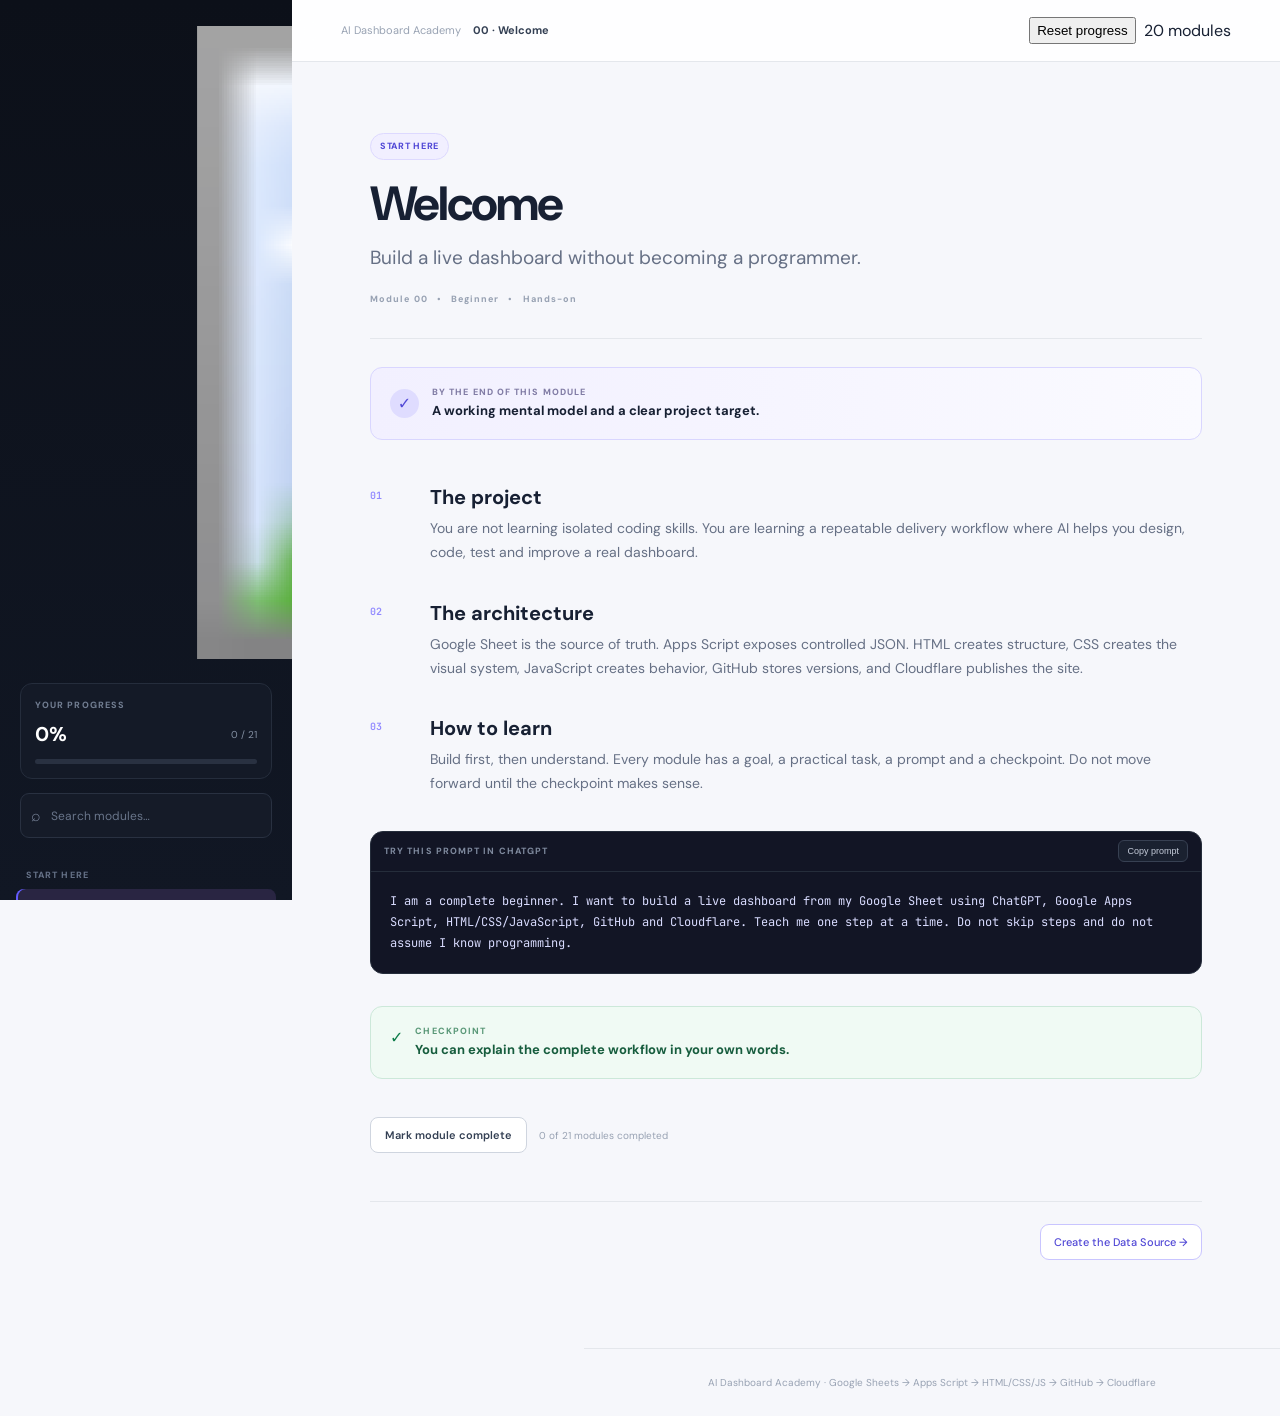
==== commit 847559b5: "Connect new curriculum to course shell" ====
--- a/index.html
+++ b/index.html
@@ -1,27 +1 @@
-<!doctype html>
-<html lang="en">
-<head>
-<meta charset="utf-8"><meta name="viewport" content="width=device-width,initial-scale=1">
-<meta name="description" content="AI Dashboard Academy — build a live construction dashboard from Google Sheets using ChatGPT, Apps Script, GitHub and Cloudflare.">
-<title>AI Dashboard Academy</title>
-<link rel="preconnect" href="https://fonts.googleapis.com"><link rel="preconnect" href="https://fonts.gstatic.com" crossorigin>
-<link href="https://fonts.googleapis.com/css2?family=DM+Sans:wght@400;500;600;700&family=JetBrains+Mono:wght@400;600&display=swap" rel="stylesheet">
-<link rel="stylesheet" href="assets/css/style.css">
-</head>
-<body>
-<div class="app-shell">
-<aside class="sidebar" id="sidebar">
-  <div class="brand"><div class="brand-mark">AI</div><div><b>Dashboard Academy</b><span>Build with AI · Learn by doing</span></div></div>
-  <div class="course-card"><div class="course-label">YOUR PROGRESS</div><div class="progress-row"><strong id="progressText">0%</strong><span id="lessonCount">0 / 20</span></div><div class="progress-track"><i id="progressBar"></i></div></div>
-  <div class="search-wrap"><span>⌕</span><input id="search" placeholder="Search modules…"></div>
-  <nav id="nav"></nav>
-  <div class="sidebar-footer"><span class="status-dot"></span> Self-paced course<br><small>20 modules · beginner friendly</small></div>
-</aside>
-<div class="overlay" id="overlay"></div>
-<main class="main">
-<header class="topbar"><button class="icon-btn mobile-only" id="menuBtn">☰</button><div class="crumb"><span>AI Dashboard Academy</span><b id="topModule">Welcome</b></div><div class="top-actions"><button class="icon-btn" id="resetBtn" title="Reset progress">↺</button><button class="avatar">SA</button></div></header>
-<div id="content"></div>
-<footer>AI Dashboard Academy · Google Sheets → Apps Script → HTML/CSS/JS → GitHub → Cloudflare</footer>
-</main></div>
-<script src="assets/js/app.js"></script>
-</body></html>+<!doctype html><html lang="en"><head><meta charset="utf-8"><meta name="viewport" content="width=device-width,initial-scale=1"><meta name="description" content="AI Dashboard Academy — build a live project dashboard from your own Google Sheet."><title>AI Dashboard Academy</title><link rel="preconnect" href="https://fonts.googleapis.com"><link rel="preconnect" href="https://fonts.gstatic.com" crossorigin><link href="https://fonts.googleapis.com/css2?family=DM+Sans:wght@400;500;600;700&family=JetBrains+Mono:wght@400;600&display=swap" rel="stylesheet"><link rel="stylesheet" href="assets/css/style.css"></head><body><div class="app-shell"><aside class="sidebar" id="sidebar"><div class="brand"><img src="assets/images/orascom-logo.svg" alt="Orascom Development O-West"><div><b>AI Dashboard Academy</b><span>Build with AI · Learn by doing</span></div></div><div class="course-card"><div class="course-label">YOUR PROGRESS</div><div class="progress-row"><strong id="progressText">0%</strong><span id="lessonCount">0 / 20</span></div><div class="progress-track"><i id="progressBar"></i></div></div><div class="search-wrap"><span>⌕</span><input id="search" placeholder="Search modules…"></div><nav id="nav"></nav><div class="sidebar-footer"><span class="status-dot"></span> Self-paced course<br><small>Every module produces a project deliverable.</small></div></aside><div class="overlay" id="overlay"></div><main class="main"><header class="topbar"><button class="icon-btn mobile-only" id="menuBtn">☰</button><div class="crumb"><span>AI Dashboard Academy</span><b id="topModule">Welcome</b></div><div class="top-actions"><button class="reset-btn" id="resetBtn">Reset progress</button><span class="course-pill">20 modules</span></div></header><div id="content"></div><footer>AI Dashboard Academy · Google Sheets → Apps Script → HTML/CSS/JS → GitHub → Cloudflare</footer></main></div><script src="modules/course.js"></script><script src="assets/js/app.js"></script></body></html>
--- a/assets/css/style.css
+++ b/assets/css/style.css
@@ -1 +1 @@
-:root{--bg:#f7f8fb;--surface:#fff;--ink:#172033;--muted:#667085;--line:#e6e9ef;--accent:#635bff;--accent-soft:#efedff;--sidebar:#101522;--sidebar-muted:#9aa4b5;--success:#14804a;--warning:#9a6700}*{box-sizing:border-box}html{scroll-behavior:smooth}body{margin:0;background:var(--bg);color:var(--ink);font:15px/1.7 Inter,ui-sans-serif,system-ui,-apple-system,BlinkMacSystemFont,"Segoe UI",sans-serif}.sidebar{position:fixed;inset:0 auto 0 0;width:285px;background:var(--sidebar);color:#fff;padding:24px 18px;overflow:auto;z-index:20}.brand{display:flex;gap:11px;align-items:center;padding:4px 8px 22px}.brand-mark{width:38px;height:38px;border-radius:11px;display:grid;place-items:center;background:var(--accent);font-size:12px;font-weight:800}.brand strong{display:block;font-size:14px}.brand small{display:block;color:var(--sidebar-muted);font-size:11px}.course-progress{padding:14px 10px 18px;border-top:1px solid #252c3a}.progress-head{display:flex;justify-content:space-between;color:var(--sidebar-muted);font-size:11px;margin-bottom:7px}.progress-head b{color:#fff;font-weight:600}.progress-track{height:5px;background:#2a3140;border-radius:9px;overflow:hidden}.progress-track span{display:block;height:100%;width:0;background:#8c86ff;border-radius:9px;transition:.3s}.search{display:flex;align-items:center;gap:7px;background:#191f2d;border:1px solid #2b3343;border-radius:8px;padding:7px 10px;margin:0 5px 20px;color:#8994a8}.search input{width:100%;border:0;outline:0;background:transparent;color:#fff;font:inherit;font-size:12px}.search input::placeholder{color:#788398}.nav-title{padding:14px 10px 6px;color:#727e93;font-size:10px;font-weight:800;letter-spacing:.1em}.nav-item{display:block;padding:7px 10px;border-radius:7px;color:var(--sidebar-muted);font-size:12px;text-decoration:none;cursor:pointer}.nav-item:hover{color:#fff;background:#191f2d}.nav-item.active{color:#fff;background:#27223f}.main{margin-left:285px;min-height:100vh}.topbar{height:58px;border-bottom:1px solid var(--line);background:rgba(255,255,255,.88);backdrop-filter:blur(10px);display:flex;align-items:center;justify-content:space-between;padding:0 6%;position:sticky;top:0;z-index:10;color:#667085;font-size:12px}.pill{border:1px solid var(--line);border-radius:999px;padding:4px 10px;background:#fff}.lesson{display:none;max-width:900px;margin:0 auto;padding:64px 44px 80px}.lesson.active{display:block}.hero-lesson{padding-top:78px}.eyebrow{font-size:11px;font-weight:800;letter-spacing:.12em;color:var(--accent);margin-bottom:15px}h1{font-size:48px;line-height:1.08;letter-spacing:-.04em;margin:0 0 20px}h1 em{font-style:normal;color:#697386}h2{font-size:38px;line-height:1.15;letter-spacing:-.03em;margin:0 0 14px}h3{font-size:19px;margin:0 0 7px}p{margin:0 0 16px}.lead{font-size:18px;line-height:1.75;color:var(--muted);max-width:760px}.architecture{display:grid;grid-template-columns:1fr auto 1fr auto 1fr auto 1fr;align-items:center;gap:12px;margin:42px 0}.architecture>div{background:var(--surface);border:1px solid var(--line);border-radius:14px;padding:17px;min-height:88px;box-shadow:0 6px 20px rgba(16,24,40,.04)}.architecture b{display:block;color:var(--accent);font-size:10px}.architecture strong{display:block;font-size:13px}.architecture span{display:block;color:var(--muted);font-size:11px}.architecture i{font-style:normal;color:#98a2b3}.architecture.compact{grid-template-columns:1fr auto 1fr auto 1fr auto 1fr;margin:25px 0}.callout,.checkpoint,.warning{padding:18px 20px;border-radius:12px;margin:25px 0;background:var(--accent-soft);border:1px solid #ddd9ff}.callout strong,.checkpoint strong,.warning strong{display:block;margin-bottom:4px}.warning{background:#fff8e6;border-color:#f1dfad}.checkpoint{background:#edf9f2;border-color:#c9ead8;color:#145c39}.objectives,.cards,.prompt-grid{display:grid;grid-template-columns:repeat(3,1fr);gap:14px;margin:28px 0}.objectives>div,.cards article,.prompt-grid>div{background:#fff;border:1px solid var(--line);border-radius:12px;padding:18px}.objectives span{font-size:22px}.objectives strong{display:block}.objectives p,.cards p{color:var(--muted);font-size:13px;margin:5px 0 0}.cards{grid-template-columns:repeat(4,1fr)}.cards article b{font-size:14px}.step{display:grid;grid-template-columns:38px 1fr;gap:17px;margin:30px 0}.step>span{width:32px;height:32px;border-radius:50%;display:grid;place-items:center;background:var(--accent-soft);color:var(--accent);font-size:11px;font-weight:800}.step p{color:var(--muted)}pre{font:12px/1.7 ui-monospace,SFMono-Regular,Menlo,Monaco,Consolas,monospace;white-space:pre-wrap}.prompt-box,.code-box{position:relative;background:#111522;color:#e8ecf4;border-radius:12px;padding:22px;margin:15px 0;overflow:auto}.prompt-box code,.code-box code{display:block}.copy-btn{position:absolute;right:10px;top:10px;border:1px solid #394153;background:#1c2332;color:#cdd4e0;border-radius:6px;padding:5px 8px;font-size:10px;cursor:pointer}.copy-btn:hover{background:#2a3243}.compare{display:grid;grid-template-columns:1fr 1fr;gap:14px;margin:25px 0}.compare>div{background:#fff;border:1px solid var(--line);border-radius:12px;padding:18px}.compare small{font-size:10px;font-weight:800;color:var(--muted)}.workflow{display:flex;align-items:center;gap:10px;flex-wrap:wrap;margin:28px 0}.workflow span{background:#fff;border:1px solid var(--line);border-radius:9px;padding:10px 15px;font-size:12px}.workflow b{color:#98a2b3}.wireframe{border:1px solid var(--line);border-radius:15px;background:#fff;padding:18px;display:grid;grid-template-columns:1fr 1fr;gap:12px;margin:28px 0}.wf-title,.wf-table{grid-column:1/-1;border:1px dashed #cfd5df;padding:14px;border-radius:8px;font-size:11px}.wf-kpis{display:grid;grid-template-columns:repeat(4,1fr);gap:8px;grid-column:1/-1}.wf-kpis span,.wf-chart{border:1px dashed #cfd5df;padding:22px 10px;border-radius:8px;font-size:10px;text-align:center;color:#667085}.wf-table{min-height:70px}.prompt-grid{grid-template-columns:repeat(2,1fr)}.prompt-grid h3{font-size:14px}.prompt-grid pre{margin:0;color:var(--muted)}.capstone{display:grid;grid-template-columns:repeat(3,1fr);gap:12px;margin:28px 0}.capstone>div{background:#fff;border:1px solid var(--line);border-radius:12px;padding:18px}.capstone span{display:block;color:var(--accent);font-weight:800;font-size:11px}.capstone strong{display:block}.capstone p{font-size:12px;color:var(--muted);margin:5px 0}.complete-btn{border:1px solid #cfd5df;background:#fff;color:#344054;border-radius:8px;padding:9px 13px;font-weight:600;cursor:pointer}.complete-btn:hover{border-color:var(--accent);color:var(--accent)}.complete-btn.done{background:#edf9f2;border-color:#b8e0ca;color:var(--success)}.lesson-nav{display:flex;justify-content:space-between;align-items:center;margin-top:45px;padding-top:22px;border-top:1px solid var(--line)}.lesson-nav button{border:1px solid var(--line);background:#fff;border-radius:8px;padding:9px 14px;color:#344054;cursor:pointer}.lesson-nav button:hover{border-color:var(--accent);color:var(--accent)}.finish{font-weight:700;color:var(--success)}footer{text-align:center;border-top:1px solid var(--line);padding:30px;color:#98a2b3;font-size:11px}.mobile-menu{display:none}@media(max-width:900px){.sidebar{transform:translateX(-100%);transition:.25s}.sidebar.open{transform:translateX(0)}.main{margin-left:0}.mobile-menu{display:block;position:fixed;left:12px;top:12px;z-index:30;border:1px solid var(--line);background:#fff;border-radius:7px;padding:7px 9px}.topbar{padding-left:55px}.lesson{padding:50px 22px}.architecture{grid-template-columns:1fr}.architecture i{display:none}.cards,.objectives,.capstone{grid-template-columns:1fr 1fr}.wf-kpis{grid-template-columns:1fr 1fr}}@media(max-width:560px){h1{font-size:37px}h2{font-size:30px}.lead{font-size:16px}.cards,.objectives,.prompt-grid,.compare,.capstone,.wireframe{grid-template-columns:1fr}.topbar .pill{display:none}}+:root{--bg:#f6f7fb;--surface:#fff;--ink:#172033;--muted:#667085;--line:#e4e7ec;--accent:#635bff;--success:#087443;--sidebarText:#aab3c2}*{box-sizing:border-box}html{scroll-behavior:smooth}body{margin:0;background:var(--bg);color:var(--ink);font-family:"DM Sans",system-ui,sans-serif;line-height:1.7}.sidebar{position:fixed;left:0;top:0;bottom:0;width:292px;background:linear-gradient(180deg,#0c1019,#111724);color:#fff;padding:22px 16px;overflow:auto;z-index:50}.brand{display:flex;align-items:center;gap:11px;padding:4px 8px 24px}.brand-mark{width:40px;height:40px;border-radius:12px;display:grid;place-items:center;background:linear-gradient(135deg,#635bff,#918aff);font-size:12px;font-weight:800;box-shadow:0 8px 24px #635bff35}.brand b{display:block;font-size:14px}.brand span{display:block;color:#7f8a9d;font-size:10px}.course-card{margin:0 4px 14px;padding:14px;border:1px solid #252d3c;background:#141a27;border-radius:12px}.course-label,.nav-title,.block-head,.lesson-meta,.outcome small,.checkpoint small{font-size:9px;letter-spacing:.12em;font-weight:800}.course-label{color:#717d91}.progress-row{display:flex;justify-content:space-between;align-items:center;margin:4px 0 8px}.progress-row strong{font-size:20px}.progress-row span{font-size:10px;color:#8490a3}.progress-track{height:5px;background:#293141;border-radius:99px;overflow:hidden}.progress-track i{display:block;width:0;height:100%;background:linear-gradient(90deg,#635bff,#a19cff);border-radius:99px;transition:.35s}.search-wrap{display:flex;align-items:center;gap:8px;margin:0 4px 18px;padding:8px 10px;border:1px solid #293141;border-radius:9px;background:#151b28;color:#788398}.search-wrap input{width:100%;border:0;outline:0;background:transparent;color:white;font:12px "DM Sans"}.search-wrap input::placeholder{color:#69758a}.nav-title{padding:12px 10px 5px;color:#657187}.nav-item{width:100%;display:flex;align-items:center;gap:8px;border:0;background:transparent;color:var(--sidebarText);padding:8px 9px;border-radius:8px;text-align:left;cursor:pointer;font:11px "DM Sans"}.nav-item:hover{background:#191f2c;color:#fff}.nav-item.active{background:#292542;color:#fff;box-shadow:inset 2px 0 #635bff}.nav-num{width:20px;color:#667286;font:9px "JetBrains Mono"}.nav-item.active .nav-num{color:#aaa5ff}.nav-item i{margin-left:auto;color:#63c894;font-style:normal}.sidebar-footer{margin:20px 5px 4px;padding:12px 10px;border-top:1px solid #242c3a;color:#7e8a9f;font-size:10px}.sidebar-footer small{color:#5f6b7f}.status-dot{display:inline-block;width:6px;height:6px;border-radius:50%;background:#42c786;margin-right:5px}.main{margin-left:292px;min-height:100vh}.topbar{height:62px;position:sticky;top:0;z-index:40;display:flex;align-items:center;justify-content:space-between;padding:0 5%;border-bottom:1px solid var(--line);background:#ffffffdd;backdrop-filter:blur(14px)}.crumb{display:flex;gap:12px;color:#98a2b3;font-size:11px}.crumb b{color:#344054}.top-actions{display:flex;gap:8px}.icon-btn,.avatar{width:32px;height:32px;border:1px solid var(--line);border-radius:8px;background:white;color:#667085;cursor:pointer}.avatar{border:0;background:#edeaff;color:#5148d6;font-size:10px;font-weight:800}.mobile-only{display:none}.lesson{max-width:920px;margin:auto;padding:68px 44px 88px}.lesson-head{padding-bottom:30px;border-bottom:1px solid var(--line)}.tag{display:inline-flex;padding:5px 9px;border:1px solid #ddd9ff;background:#f1efff;color:#5148d6;border-radius:999px;font-size:9px;font-weight:800;letter-spacing:.08em}.lesson h1{font-size:48px;line-height:1.08;letter-spacing:-.045em;margin:18px 0 12px}.subtitle{font-size:19px;color:var(--muted);max-width:700px;margin:0}.lesson-meta{display:flex;gap:9px;color:#98a2b3;margin-top:18px}.outcome{display:flex;gap:13px;align-items:center;margin:28px 0 44px;padding:17px 19px;border:1px solid #d9d6ff;background:linear-gradient(90deg,#f2f0ff,#fafaff);border-radius:12px}.outcome>span{width:29px;height:29px;border-radius:50%;display:grid;place-items:center;background:#dfdcff;color:#5148d6;font-weight:800}.outcome small{display:block;color:#817ca5}.outcome strong{display:block;font-size:13px}.content-section{display:grid;grid-template-columns:42px 1fr;gap:18px;margin:35px 0}.section-number{font:600 10px "JetBrains Mono";color:#9189ff;padding-top:5px}.content-section h2{font-size:20px;line-height:1.3;margin:0 0 7px}.content-section p{margin:0;color:var(--muted);font-size:14px}.block{margin:30px 0;border-radius:13px;background:#101521;color:#e8edf5;overflow:hidden;border:1px solid #252d3b}.block-head{height:40px;display:flex;align-items:center;justify-content:space-between;padding:0 13px;color:#7e899d;border-bottom:1px solid #252d3b}.block pre{margin:0;padding:19px;overflow:auto;font:12px/1.75 "JetBrains Mono",monospace;white-space:pre-wrap}.block.prompt{background:#121525}.block.prompt pre{color:#d9dcff}.copy{border:1px solid #374052;background:#1a2130;color:#c5ccda;border-radius:6px;padding:5px 8px;font-size:9px;cursor:pointer}.checkpoint{display:flex;gap:12px;margin:32px 0;padding:17px 19px;border:1px solid #cce8d9;background:#f0faf4;border-radius:12px}.checkpoint>span{color:#0b7b47;font-weight:800}.checkpoint small{display:block;color:#5a9878}.checkpoint strong{display:block;font-size:13px;color:#175d3e}.completion{display:flex;align-items:center;gap:12px;margin-top:38px}.completion>span{font-size:10px;color:#98a2b3}.complete{border:1px solid #cfd5df;background:#fff;color:#344054;border-radius:8px;padding:10px 14px;font:600 11px "DM Sans";cursor:pointer}.complete:hover{border-color:#635bff;color:#635bff}.complete.done{border-color:#bce0cc;background:#effaf4;color:var(--success)}.pager{display:flex;justify-content:space-between;gap:12px;margin-top:48px;padding-top:22px;border-top:1px solid var(--line)}.pager button{max-width:48%;border:1px solid var(--line);background:white;border-radius:9px;padding:10px 13px;color:#475467;font:500 11px "DM Sans";cursor:pointer}.pager button:hover,.pager .next{border-color:#c9c5ff;color:#5148d6}.finish{color:var(--success);font-weight:700;font-size:12px}footer{margin-left:292px;padding:25px 5%;border-top:1px solid var(--line);color:#98a2b3;font-size:10px;text-align:center}.overlay{display:none}@media(max-width:850px){.sidebar{transform:translateX(-100%);transition:.25s;box-shadow:12px 0 40px #0003}.sidebar.open{transform:translateX(0)}.main,footer{margin-left:0}.mobile-only{display:inline-block}.overlay.show{display:block;position:fixed;inset:0;background:#0007;z-index:45}.topbar{padding:0 18px 0 14px}.crumb span{display:none}.lesson{padding:48px 22px 70px}}@media(max-width:560px){.lesson h1{font-size:37px}.subtitle{font-size:16px}.content-section{grid-template-columns:30px 1fr;gap:10px}.lesson{padding-left:18px;padding-right:18px}.pager button{font-size:10px}.completion{align-items:flex-start;flex-direction:column}}
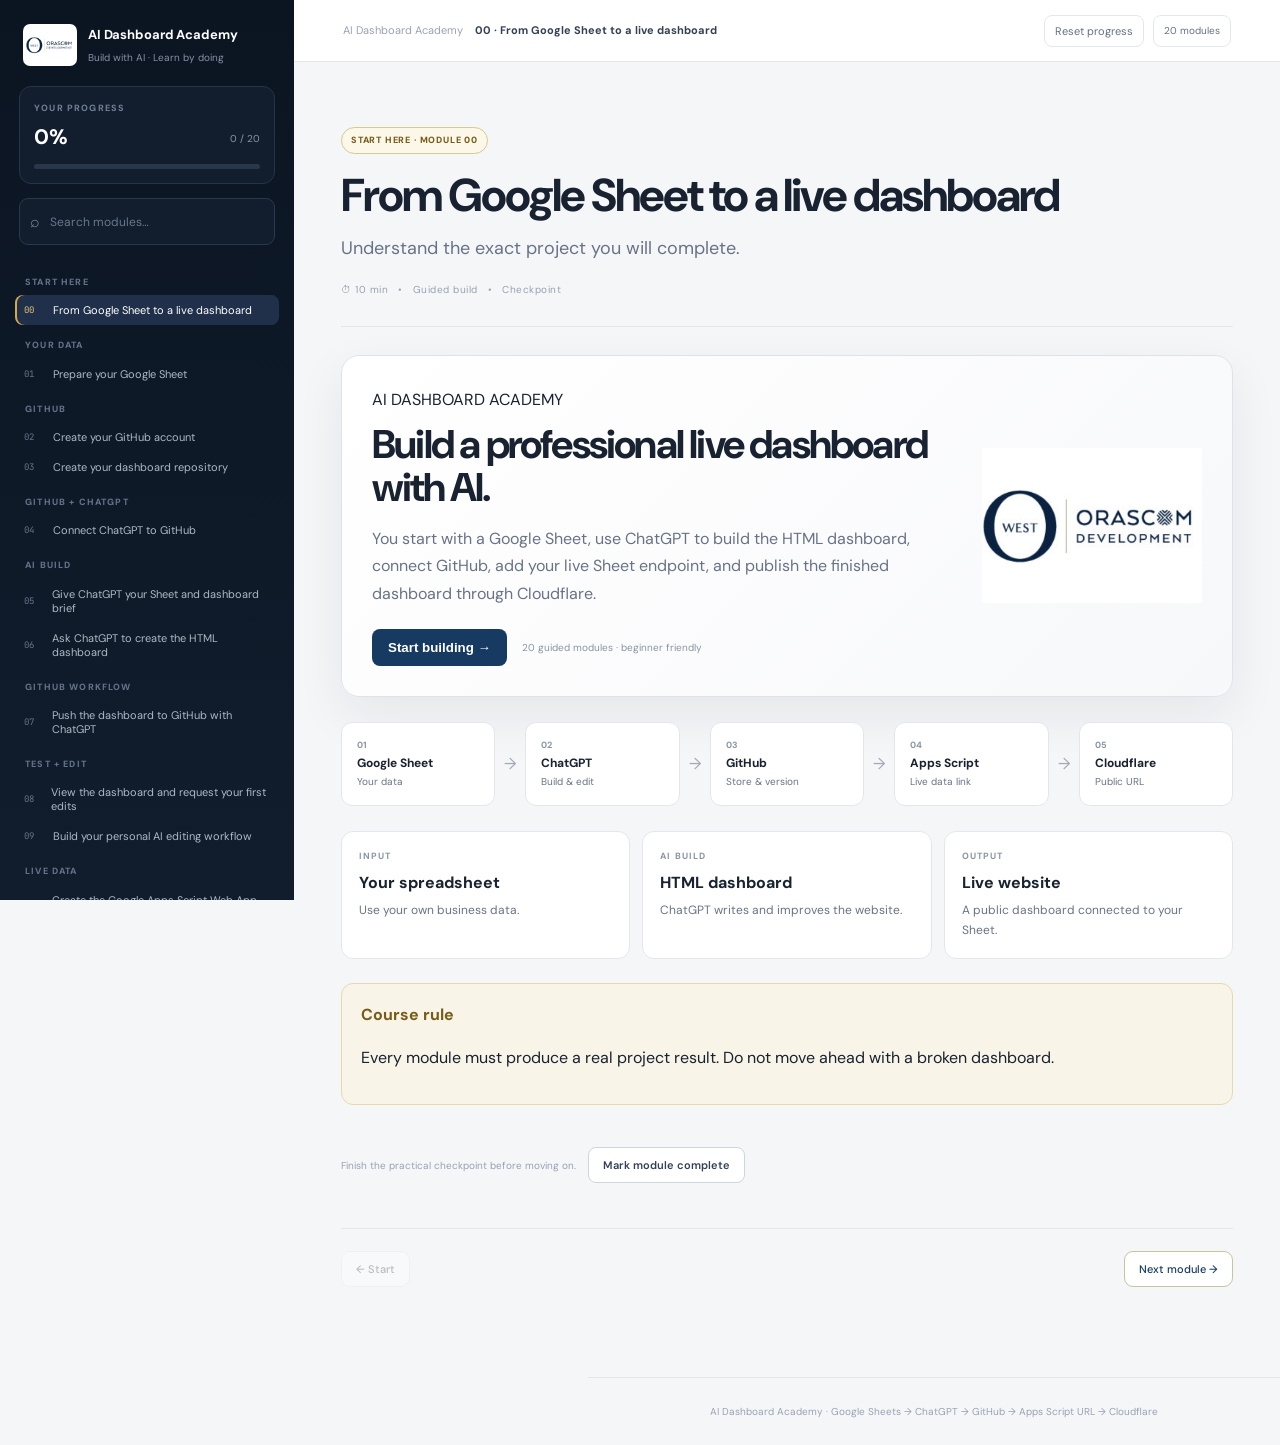
==== commit a2335084: "Update course flow and use uploaded Orascom branding" ====
--- a/index.html
+++ b/index.html
@@ -1 +1 @@
-<!doctype html><html lang="en"><head><meta charset="utf-8"><meta name="viewport" content="width=device-width,initial-scale=1"><meta name="description" content="AI Dashboard Academy — build a live project dashboard from your own Google Sheet."><title>AI Dashboard Academy</title><link rel="preconnect" href="https://fonts.googleapis.com"><link rel="preconnect" href="https://fonts.gstatic.com" crossorigin><link href="https://fonts.googleapis.com/css2?family=DM+Sans:wght@400;500;600;700&family=JetBrains+Mono:wght@400;600&display=swap" rel="stylesheet"><link rel="stylesheet" href="assets/css/style.css"></head><body><div class="app-shell"><aside class="sidebar" id="sidebar"><div class="brand"><img src="assets/images/orascom-logo.svg" alt="Orascom Development O-West"><div><b>AI Dashboard Academy</b><span>Build with AI · Learn by doing</span></div></div><div class="course-card"><div class="course-label">YOUR PROGRESS</div><div class="progress-row"><strong id="progressText">0%</strong><span id="lessonCount">0 / 20</span></div><div class="progress-track"><i id="progressBar"></i></div></div><div class="search-wrap"><span>⌕</span><input id="search" placeholder="Search modules…"></div><nav id="nav"></nav><div class="sidebar-footer"><span class="status-dot"></span> Self-paced course<br><small>Every module produces a project deliverable.</small></div></aside><div class="overlay" id="overlay"></div><main class="main"><header class="topbar"><button class="icon-btn mobile-only" id="menuBtn">☰</button><div class="crumb"><span>AI Dashboard Academy</span><b id="topModule">Welcome</b></div><div class="top-actions"><button class="reset-btn" id="resetBtn">Reset progress</button><span class="course-pill">20 modules</span></div></header><div id="content"></div><footer>AI Dashboard Academy · Google Sheets → Apps Script → HTML/CSS/JS → GitHub → Cloudflare</footer></main></div><script src="modules/course.js"></script><script src="assets/js/app.js"></script></body></html>+<!doctype html><html lang="en"><head><meta charset="utf-8"><meta name="viewport" content="width=device-width,initial-scale=1"><meta name="description" content="AI Dashboard Academy — build a live project dashboard from your own Google Sheet."><title>AI Dashboard Academy</title><link rel="preconnect" href="https://fonts.googleapis.com"><link rel="preconnect" href="https://fonts.gstatic.com" crossorigin><link href="https://fonts.googleapis.com/css2?family=DM+Sans:wght@400;500;600;700&family=JetBrains+Mono:wght@400;600&display=swap" rel="stylesheet"><link rel="stylesheet" href="assets/css/style.css"></head><body><div class="app-shell"><aside class="sidebar" id="sidebar"><div class="brand"><img src="assets/images/orascom-logo.png" alt="Orascom Development logo"><div><b>AI Dashboard Academy</b><span>Build with AI · Learn by doing</span></div></div><div class="course-card"><div class="course-label">YOUR PROGRESS</div><div class="progress-row"><strong id="progressText">0%</strong><span id="lessonCount">0 / 20</span></div><div class="progress-track"><i id="progressBar"></i></div></div><div class="search-wrap"><span>⌕</span><input id="search" placeholder="Search modules…"></div><nav id="nav"></nav><div class="sidebar-footer"><span class="status-dot"></span> Self-paced course<br><small>Every module produces a project deliverable.</small></div></aside><div class="overlay" id="overlay"></div><main class="main"><header class="topbar"><button class="icon-btn mobile-only" id="menuBtn">☰</button><div class="crumb"><span>AI Dashboard Academy</span><b id="topModule">Welcome</b></div><div class="top-actions"><button class="reset-btn" id="resetBtn">Reset progress</button><span class="course-pill">20 modules</span></div></header><div id="content"></div><footer>AI Dashboard Academy · Google Sheets → ChatGPT → GitHub → Apps Script URL → Cloudflare</footer></main></div><script src="modules/course-v2.js"></script><script src="assets/js/app.js"></script></body></html>
--- a/assets/css/style.css
+++ b/assets/css/style.css
@@ -1 +1 @@
-:root{--bg:#f6f7fb;--surface:#fff;--ink:#172033;--muted:#667085;--line:#e4e7ec;--accent:#635bff;--success:#087443;--sidebarText:#aab3c2}*{box-sizing:border-box}html{scroll-behavior:smooth}body{margin:0;background:var(--bg);color:var(--ink);font-family:"DM Sans",system-ui,sans-serif;line-height:1.7}.sidebar{position:fixed;left:0;top:0;bottom:0;width:292px;background:linear-gradient(180deg,#0c1019,#111724);color:#fff;padding:22px 16px;overflow:auto;z-index:50}.brand{display:flex;align-items:center;gap:11px;padding:4px 8px 24px}.brand-mark{width:40px;height:40px;border-radius:12px;display:grid;place-items:center;background:linear-gradient(135deg,#635bff,#918aff);font-size:12px;font-weight:800;box-shadow:0 8px 24px #635bff35}.brand b{display:block;font-size:14px}.brand span{display:block;color:#7f8a9d;font-size:10px}.course-card{margin:0 4px 14px;padding:14px;border:1px solid #252d3c;background:#141a27;border-radius:12px}.course-label,.nav-title,.block-head,.lesson-meta,.outcome small,.checkpoint small{font-size:9px;letter-spacing:.12em;font-weight:800}.course-label{color:#717d91}.progress-row{display:flex;justify-content:space-between;align-items:center;margin:4px 0 8px}.progress-row strong{font-size:20px}.progress-row span{font-size:10px;color:#8490a3}.progress-track{height:5px;background:#293141;border-radius:99px;overflow:hidden}.progress-track i{display:block;width:0;height:100%;background:linear-gradient(90deg,#635bff,#a19cff);border-radius:99px;transition:.35s}.search-wrap{display:flex;align-items:center;gap:8px;margin:0 4px 18px;padding:8px 10px;border:1px solid #293141;border-radius:9px;background:#151b28;color:#788398}.search-wrap input{width:100%;border:0;outline:0;background:transparent;color:white;font:12px "DM Sans"}.search-wrap input::placeholder{color:#69758a}.nav-title{padding:12px 10px 5px;color:#657187}.nav-item{width:100%;display:flex;align-items:center;gap:8px;border:0;background:transparent;color:var(--sidebarText);padding:8px 9px;border-radius:8px;text-align:left;cursor:pointer;font:11px "DM Sans"}.nav-item:hover{background:#191f2c;color:#fff}.nav-item.active{background:#292542;color:#fff;box-shadow:inset 2px 0 #635bff}.nav-num{width:20px;color:#667286;font:9px "JetBrains Mono"}.nav-item.active .nav-num{color:#aaa5ff}.nav-item i{margin-left:auto;color:#63c894;font-style:normal}.sidebar-footer{margin:20px 5px 4px;padding:12px 10px;border-top:1px solid #242c3a;color:#7e8a9f;font-size:10px}.sidebar-footer small{color:#5f6b7f}.status-dot{display:inline-block;width:6px;height:6px;border-radius:50%;background:#42c786;margin-right:5px}.main{margin-left:292px;min-height:100vh}.topbar{height:62px;position:sticky;top:0;z-index:40;display:flex;align-items:center;justify-content:space-between;padding:0 5%;border-bottom:1px solid var(--line);background:#ffffffdd;backdrop-filter:blur(14px)}.crumb{display:flex;gap:12px;color:#98a2b3;font-size:11px}.crumb b{color:#344054}.top-actions{display:flex;gap:8px}.icon-btn,.avatar{width:32px;height:32px;border:1px solid var(--line);border-radius:8px;background:white;color:#667085;cursor:pointer}.avatar{border:0;background:#edeaff;color:#5148d6;font-size:10px;font-weight:800}.mobile-only{display:none}.lesson{max-width:920px;margin:auto;padding:68px 44px 88px}.lesson-head{padding-bottom:30px;border-bottom:1px solid var(--line)}.tag{display:inline-flex;padding:5px 9px;border:1px solid #ddd9ff;background:#f1efff;color:#5148d6;border-radius:999px;font-size:9px;font-weight:800;letter-spacing:.08em}.lesson h1{font-size:48px;line-height:1.08;letter-spacing:-.045em;margin:18px 0 12px}.subtitle{font-size:19px;color:var(--muted);max-width:700px;margin:0}.lesson-meta{display:flex;gap:9px;color:#98a2b3;margin-top:18px}.outcome{display:flex;gap:13px;align-items:center;margin:28px 0 44px;padding:17px 19px;border:1px solid #d9d6ff;background:linear-gradient(90deg,#f2f0ff,#fafaff);border-radius:12px}.outcome>span{width:29px;height:29px;border-radius:50%;display:grid;place-items:center;background:#dfdcff;color:#5148d6;font-weight:800}.outcome small{display:block;color:#817ca5}.outcome strong{display:block;font-size:13px}.content-section{display:grid;grid-template-columns:42px 1fr;gap:18px;margin:35px 0}.section-number{font:600 10px "JetBrains Mono";color:#9189ff;padding-top:5px}.content-section h2{font-size:20px;line-height:1.3;margin:0 0 7px}.content-section p{margin:0;color:var(--muted);font-size:14px}.block{margin:30px 0;border-radius:13px;background:#101521;color:#e8edf5;overflow:hidden;border:1px solid #252d3b}.block-head{height:40px;display:flex;align-items:center;justify-content:space-between;padding:0 13px;color:#7e899d;border-bottom:1px solid #252d3b}.block pre{margin:0;padding:19px;overflow:auto;font:12px/1.75 "JetBrains Mono",monospace;white-space:pre-wrap}.block.prompt{background:#121525}.block.prompt pre{color:#d9dcff}.copy{border:1px solid #374052;background:#1a2130;color:#c5ccda;border-radius:6px;padding:5px 8px;font-size:9px;cursor:pointer}.checkpoint{display:flex;gap:12px;margin:32px 0;padding:17px 19px;border:1px solid #cce8d9;background:#f0faf4;border-radius:12px}.checkpoint>span{color:#0b7b47;font-weight:800}.checkpoint small{display:block;color:#5a9878}.checkpoint strong{display:block;font-size:13px;color:#175d3e}.completion{display:flex;align-items:center;gap:12px;margin-top:38px}.completion>span{font-size:10px;color:#98a2b3}.complete{border:1px solid #cfd5df;background:#fff;color:#344054;border-radius:8px;padding:10px 14px;font:600 11px "DM Sans";cursor:pointer}.complete:hover{border-color:#635bff;color:#635bff}.complete.done{border-color:#bce0cc;background:#effaf4;color:var(--success)}.pager{display:flex;justify-content:space-between;gap:12px;margin-top:48px;padding-top:22px;border-top:1px solid var(--line)}.pager button{max-width:48%;border:1px solid var(--line);background:white;border-radius:9px;padding:10px 13px;color:#475467;font:500 11px "DM Sans";cursor:pointer}.pager button:hover,.pager .next{border-color:#c9c5ff;color:#5148d6}.finish{color:var(--success);font-weight:700;font-size:12px}footer{margin-left:292px;padding:25px 5%;border-top:1px solid var(--line);color:#98a2b3;font-size:10px;text-align:center}.overlay{display:none}@media(max-width:850px){.sidebar{transform:translateX(-100%);transition:.25s;box-shadow:12px 0 40px #0003}.sidebar.open{transform:translateX(0)}.main,footer{margin-left:0}.mobile-only{display:inline-block}.overlay.show{display:block;position:fixed;inset:0;background:#0007;z-index:45}.topbar{padding:0 18px 0 14px}.crumb span{display:none}.lesson{padding:48px 22px 70px}}@media(max-width:560px){.lesson h1{font-size:37px}.subtitle{font-size:16px}.content-section{grid-template-columns:30px 1fr;gap:10px}.lesson{padding-left:18px;padding-right:18px}.pager button{font-size:10px}.completion{align-items:flex-start;flex-direction:column}}+:root{--bg:#f5f6f8;--surface:#fff;--ink:#182230;--muted:#687386;--line:#e3e7ed;--accent:#173a63;--accent2:#d7a84a;--dark:#0d1724;--dark2:#142033;--green:#087443;--shadow:0 18px 50px rgba(16,24,40,.07)}*{box-sizing:border-box}html{scroll-behavior:smooth}body{margin:0;background:var(--bg);color:var(--ink);font-family:"DM Sans",system-ui,sans-serif;line-height:1.7}.sidebar{position:fixed;inset:0 auto 0 0;width:294px;background:linear-gradient(180deg,#0b1522,#111d2d);color:#fff;padding:20px 15px;overflow:auto;z-index:50}.brand{display:flex;gap:11px;align-items:center;padding:4px 8px 20px}.brand img{width:54px;height:42px;object-fit:contain;object-position:left center;background:white;border-radius:7px;padding:3px}.brand b{display:block;font-size:13px;letter-spacing:-.01em}.brand span{display:block;color:#8592a5;font-size:10px;margin-top:2px}.course-card{margin:0 4px 14px;padding:14px;border:1px solid #263448;background:#121e2e;border-radius:12px}.course-label,.nav-title{font-size:9px;letter-spacing:.13em;font-weight:800}.course-label{color:#6f7e93}.progress-row{display:flex;align-items:center;justify-content:space-between;margin:4px 0 8px}.progress-row strong{font-size:21px}.progress-row span{font-size:10px;color:#8996a8}.progress-track{height:5px;background:#29374a;border-radius:99px;overflow:hidden}.progress-track i{display:block;width:0;height:100%;background:linear-gradient(90deg,#d7a84a,#f1d28d);border-radius:99px;transition:.35s}.search-wrap{display:flex;align-items:center;gap:8px;margin:0 4px 17px;padding:9px 10px;border:1px solid #2a384b;border-radius:9px;background:#121e2e;color:#7e8ba0}.search-wrap input{width:100%;border:0;outline:0;background:transparent;color:white;font:12px "DM Sans"}.search-wrap input::placeholder{color:#68778c}.nav-title{padding:13px 10px 5px;color:#64738a}.nav-item{width:100%;display:flex;align-items:center;gap:8px;border:0;background:transparent;color:#aeb8c6;padding:8px 9px;border-radius:8px;text-align:left;cursor:pointer;font:11px "DM Sans"}.nav-item:hover{background:#182537;color:#fff}.nav-item.active{background:#21304a;color:#fff;box-shadow:inset 2px 0 var(--accent2)}.nav-num{width:21px;color:#66758b;font:9px "JetBrains Mono"}.nav-item.active .nav-num{color:#e3c478}.nav-item i{margin-left:auto;color:#64ca91;font-style:normal}.sidebar-footer{margin:18px 5px 4px;padding:12px 10px;border-top:1px solid #243246;color:#8290a4;font-size:10px}.status-dot,.dot{display:inline-block;width:6px;height:6px;border-radius:50%;background:#45c88a;margin-right:5px}.main{margin-left:294px;min-height:100vh}.topbar{height:62px;position:sticky;top:0;z-index:40;display:flex;align-items:center;justify-content:space-between;padding:0 5%;border-bottom:1px solid var(--line);background:#ffffffed;backdrop-filter:blur(14px)}.crumb{display:flex;gap:12px;color:#98a2b3;font-size:11px}.crumb b{color:#344054}.top-actions{display:flex;align-items:center;gap:9px}.icon-btn,.reset-btn,.course-pill{height:32px;border:1px solid var(--line);border-radius:8px;background:#fff;color:#667085;cursor:pointer}.icon-btn{width:32px}.reset-btn{padding:0 10px;font:11px "DM Sans"}.course-pill{display:grid;place-items:center;padding:0 10px;font-size:10px}.mobile-only{display:none}.lesson{max-width:980px;margin:auto;padding:62px 44px 90px}.lesson-head{padding-bottom:28px;border-bottom:1px solid var(--line)}.tag{display:inline-flex;padding:5px 9px;border:1px solid #d9c88f;background:#fbf7e9;color:#765c17;border-radius:999px;font-size:9px;font-weight:800;letter-spacing:.09em}.lesson h1{font-size:46px;line-height:1.08;letter-spacing:-.045em;margin:17px 0 12px}.subtitle{font-size:18px;color:var(--muted);max-width:760px;margin:0}.lesson-meta{display:flex;gap:10px;color:#98a2b3;font-size:10px;letter-spacing:.05em;margin-top:17px}.module-body{padding-top:28px}.module-body>p{font-size:15px;color:var(--muted);max-width:790px}.module-body h2{font-size:25px;line-height:1.25;margin:42px 0 15px;letter-spacing:-.02em}.module-body h3{font-size:17px;margin:5px 0}.module-body code{background:#eef1f5;padding:2px 5px;border-radius:4px;font:11px "JetBrains Mono"}.hero-panel{display:grid;grid-template-columns:1.55fr .65fr;gap:25px;align-items:center;padding:30px;border:1px solid #dfe3e9;background:linear-gradient(135deg,#fff,#f7f8fa);border-radius:18px;box-shadow:var(--shadow);margin-bottom:22px}.hero-copy h1{font-size:40px;margin:10px 0}.hero-copy p{color:var(--muted);font-size:16px}.brand-logo{width:100%;max-width:220px;justify-self:end;object-fit:contain}.hero-actions{display:flex;gap:15px;align-items:center;margin-top:22px}.hero-actions span{font-size:10px;color:#8a94a3}.primary{border:0;border-radius:8px;background:var(--accent);color:#fff;padding:11px 16px;font-weight:700;cursor:pointer}.outcome-grid,.data-map,.requirements,.case-grid,.kpi-grid,.code-explain,.visual-rules,.capstone-list{display:grid;gap:12px;margin:22px 0}.outcome-grid{grid-template-columns:repeat(3,1fr)}.outcome-grid article,.data-map div,.requirements div,.case-grid article,.kpi-grid div,.code-explain div{background:#fff;border:1px solid var(--line);border-radius:12px;padding:17px}.outcome-grid b,.data-map b,.requirements b,.case-grid b,.kpi-grid b,.code-explain b{display:block;color:#8a95a4;font-size:9px;letter-spacing:.12em}.outcome-grid strong,.data-map strong,.requirements strong,.kpi-grid strong{display:block;margin-top:4px}.outcome-grid p,.data-map span,.requirements span,.case-grid p,.kpi-grid span,.code-explain span{display:block;color:var(--muted);font-size:12px;margin:4px 0 0}.architecture{display:grid;grid-template-columns:1fr auto 1fr auto 1fr auto 1fr auto 1fr;align-items:center;gap:9px;margin:25px 0}.architecture>div{background:#fff;border:1px solid var(--line);border-radius:11px;padding:15px;min-height:78px}.architecture b{display:block;color:#8a95a4;font-size:9px}.architecture strong{display:block;font-size:12px}.architecture span{display:block;color:var(--muted);font-size:10px}.architecture i{font-style:normal;color:#a1aab7}.architecture.compact{grid-template-columns:1fr auto 1fr auto 1fr}.callout,.mini-check,.test-card{padding:17px 19px;border-radius:12px;margin:24px 0}.callout{background:#f8f4e8;border:1px solid #e8d9aa}.callout b{display:block;color:#765c17}.mini-check{background:#edf9f2;border:1px solid #cce8d9}.mini-check b{display:block;color:var(--green);font-size:10px;letter-spacing:.08em}.mini-check span{color:#255f46;font-size:13px}.steps{display:grid;gap:12px;margin:24px 0}.steps>div{display:grid;grid-template-columns:30px 1fr;column-gap:12px;padding:15px;background:#fff;border:1px solid var(--line);border-radius:11px}.steps b{grid-row:1/3;width:27px;height:27px;border-radius:50%;display:grid;place-items:center;background:#eef2f6;color:var(--accent);font-size:10px}.steps h3,.steps p{grid-column:2}.steps p{color:var(--muted);font-size:13px;margin:0}.ai-prompt{margin:28px 0;border-radius:13px;background:#0e1724;color:#e7edf5;border:1px solid #26354a;overflow:hidden;box-shadow:0 12px 30px rgba(13,23,36,.08)}.ai-prompt header{height:40px;display:flex;align-items:center;justify-content:space-between;padding:0 13px;border-bottom:1px solid #26354a;color:#8e9bad;font-size:9px;letter-spacing:.12em;font-weight:800}.ai-prompt pre{margin:0;padding:20px;white-space:pre-wrap;font:12px/1.8 "JetBrains Mono",monospace;color:#e1e4ff;overflow:auto}.copy{border:1px solid #3a495d;background:#192536;color:#c8d0db;border-radius:6px;padding:5px 8px;font-size:9px;cursor:pointer}.copy:hover{background:#24344a}.prompt-compare{display:grid;grid-template-columns:1fr 1fr;gap:12px}.prompt-compare>div{background:#fff;border:1px solid var(--line);border-radius:12px;padding:17px}.prompt-compare small{font-size:9px;font-weight:800;color:#8a95a4}.prompt-compare pre{white-space:pre-wrap;color:var(--muted);font:12px/1.7 "JetBrains Mono"}.screenshot{margin:28px 0;background:#fff;border:1px solid var(--line);border-radius:15px;overflow:hidden;box-shadow:var(--shadow)}.screenshot img{display:block;width:100%;height:auto}.screenshot figcaption{padding:10px 14px;color:#8a94a3;font-size:10px;border-top:1px solid var(--line)}.visual-rules{grid-template-columns:repeat(5,1fr)}.visual-rules span{padding:12px;text-align:center;border:1px solid var(--line);background:#fff;border-radius:9px;font-size:11px}.code-explain{grid-template-columns:repeat(3,1fr)}.requirements{grid-template-columns:repeat(4,1fr)}.data-map{grid-template-columns:repeat(4,1fr)}.case-grid{grid-template-columns:repeat(4,1fr)}.kpi-grid{grid-template-columns:repeat(4,1fr)}.test-card{background:#f3f6fa;border:1px solid #dce3eb}.test-card b{display:block;margin-bottom:5px}.test-card li{color:var(--muted);font-size:13px}.capstone-list{grid-template-columns:repeat(2,1fr)}.capstone-list div{padding:13px 15px;background:#fff;border:1px solid var(--line);border-radius:9px;font-size:12px;color:#365d4b}.prompt-library{display:grid;grid-template-columns:repeat(2,1fr);gap:10px}.library-copy{padding:14px;text-align:left;border:1px solid var(--line);background:#fff;border-radius:10px;cursor:pointer;font-weight:700;color:#344054}.library-copy:hover{border-color:#cfc49b;background:#fbfaf6}.finish-banner{margin-top:30px;padding:25px;border-radius:15px;background:linear-gradient(135deg,#11263d,#183a5d);color:#fff}.finish-banner strong{font-size:22px}.finish-banner p{color:#b9c8d8}.completion{display:flex;align-items:center;gap:12px;margin-top:42px}.completion>span{font-size:10px;color:#98a2b3}.complete{border:1px solid #cfd5df;background:#fff;color:#344054;border-radius:8px;padding:10px 14px;font:600 11px "DM Sans";cursor:pointer}.complete:hover{border-color:#173a63;color:#173a63}.complete.done{border-color:#bce0cc;background:#effaf4;color:var(--green)}.pager{display:flex;justify-content:space-between;gap:12px;margin-top:45px;padding-top:22px;border-top:1px solid var(--line)}.pager button{border:1px solid var(--line);background:#fff;border-radius:9px;padding:10px 14px;color:#475467;font:500 11px "DM Sans";cursor:pointer}.pager button:hover,.pager .next{border-color:#c9c49b;color:#173a63}.pager button:disabled{opacity:.35;cursor:not-allowed}footer{margin-left:294px;padding:25px 5%;border-top:1px solid var(--line);color:#98a2b3;font-size:10px;text-align:center}.overlay{display:none}@media(max-width:900px){.sidebar{transform:translateX(-100%);transition:.25s;box-shadow:15px 0 40px #0004}.sidebar.open{transform:translateX(0)}.main,footer{margin-left:0}.mobile-only{display:inline-block}.overlay.show{display:block;position:fixed;inset:0;background:#0007;z-index:45}.topbar{padding:0 16px}.crumb span{display:none}.lesson{padding:45px 24px 70px}.architecture,.architecture.compact{grid-template-columns:1fr}.architecture i{display:none}.outcome-grid,.data-map,.requirements,.case-grid,.kpi-grid,.code-explain,.visual-rules{grid-template-columns:1fr 1fr}.hero-panel{grid-template-columns:1fr}.brand-logo{justify-self:start;max-width:190px}}@media(max-width:560px){.lesson h1,.hero-copy h1{font-size:34px}.subtitle{font-size:16px}.outcome-grid,.data-map,.requirements,.case-grid,.kpi-grid,.code-explain,.visual-rules,.prompt-compare,.capstone-list,.prompt-library{grid-template-columns:1fr}.lesson{padding-left:17px;padding-right:17px}.top-actions .reset-btn{display:none}.brand img{width:48px}.completion{align-items:flex-start;flex-direction:column}}
